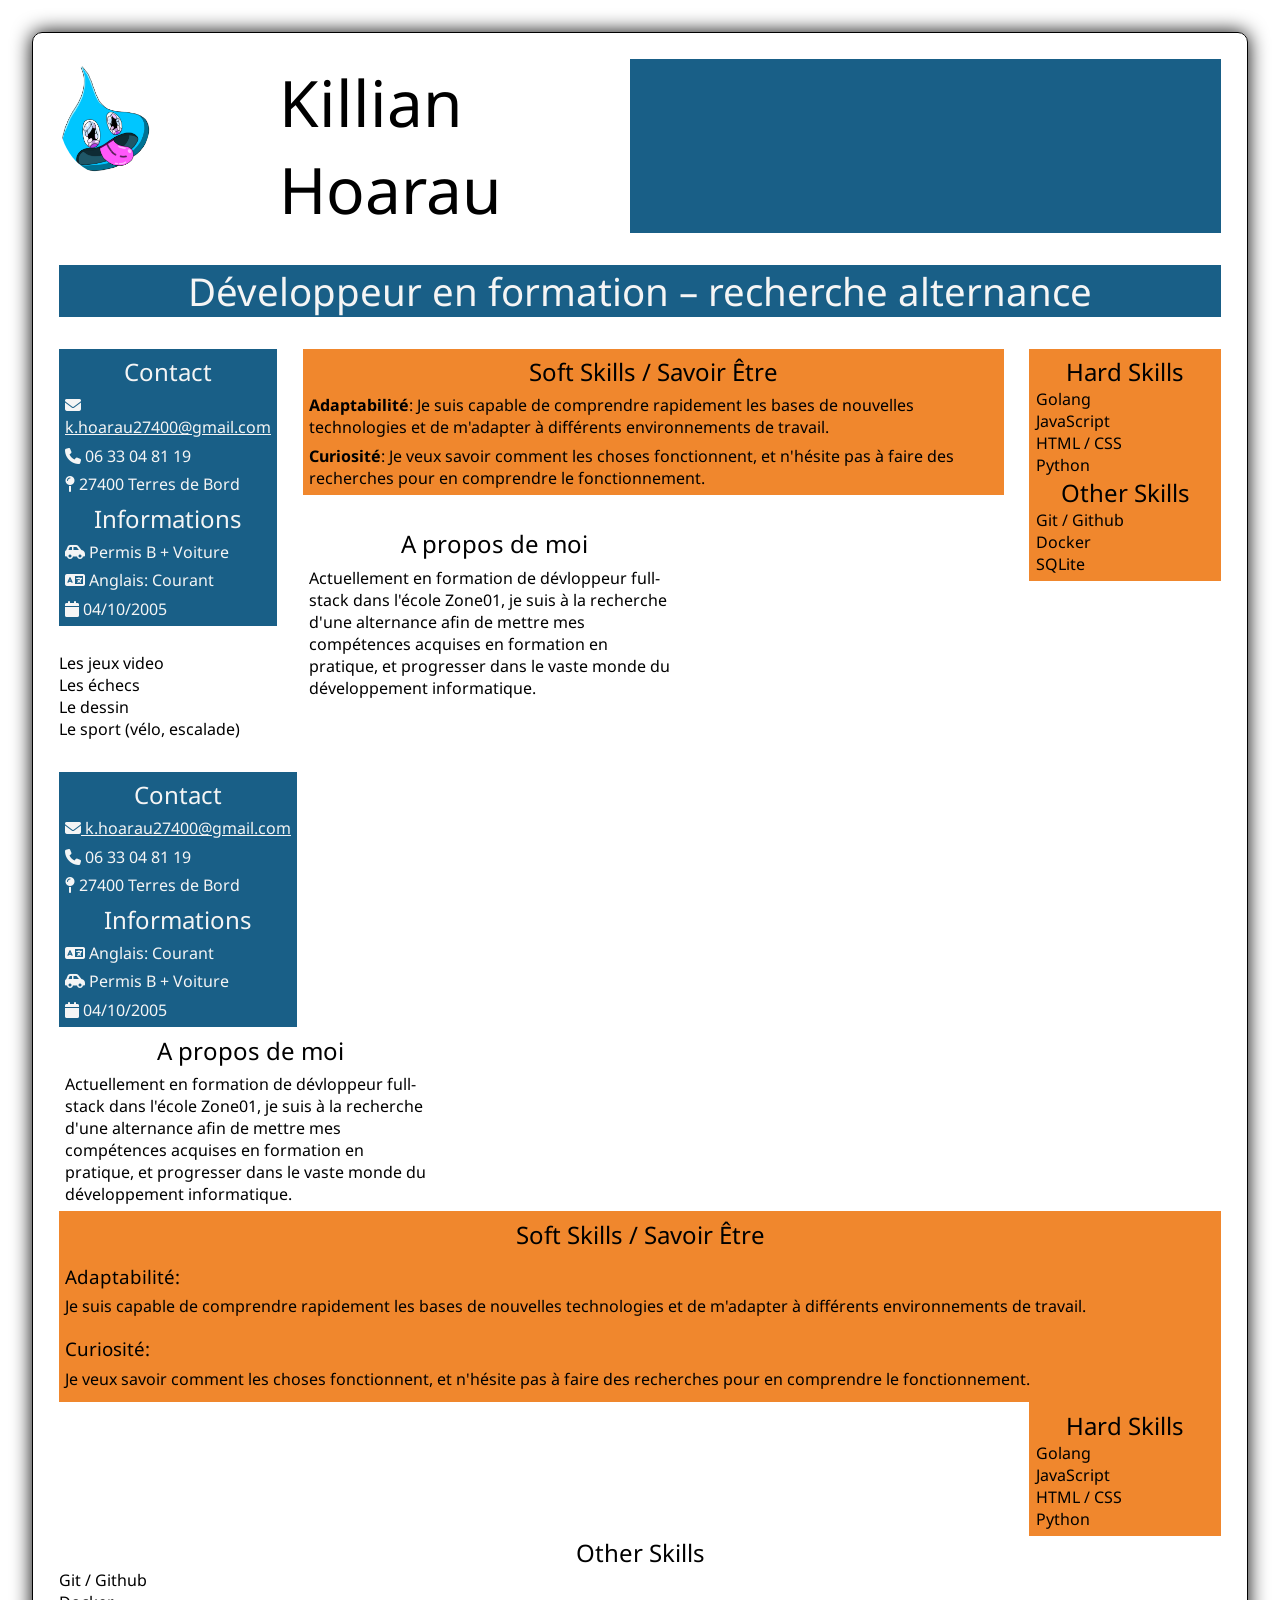
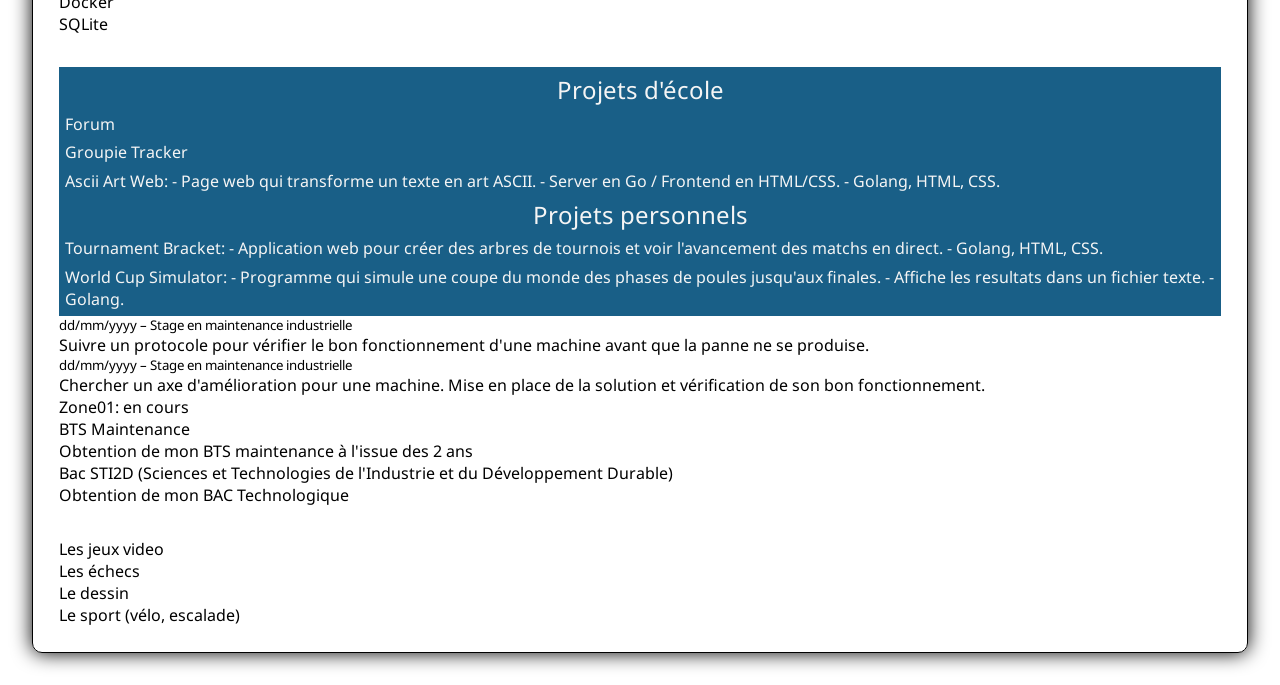
==== CV.html @ a52db2d5 "advancement" ====
<!DOCTYPE html>
<html lang="en">

<head>
    <meta charset="UTF-8">
    <meta name="viewport" content="width=device-width, initial-scale=1.0">
    <link rel="stylesheet" href="css/style.css">
    <link rel="stylesheet" href="css/head.css">
    <link rel="stylesheet" href="css/column1.css">
    <link rel="stylesheet" href="css/column2.css">
    <link rel="stylesheet" href="css/column3.css">
    <link rel="stylesheet" href="css/part1.css">
    <link rel="stylesheet" href="css/part2.css">

    <link rel="preconnect" href="https://fonts.googleapis.com">
    <link rel="preconnect" href="https://fonts.gstatic.com" crossorigin>
    <link href="https://fonts.googleapis.com/css2?family=Noto+Sans:ital,wght@0,100..900;1,100..900&display=swap"
        rel="stylesheet">

    <link rel="stylesheet" href="https://cdnjs.cloudflare.com/ajax/libs/font-awesome/6.7.2/css/all.min.css">

    <title>Mon CV</title>
</head>

<body>
    <div class="page">

        <div class="head">
            <img class="picture" src="boibokou.PNG">
            <h1 class="name">Killian Hoarau</h1>
            <div class="head-color"></div>
        </div>

        <div class="post">Développeur en formation – recherche alternance</div>

        <div class="content">

            <!-- first column -->
            <div class="column1">

                <div class="contact">
                    <h2 class="contact-title">Contact</h2>
                    <a class="mail" href="mailto:k.hoarau27400@gmail.com">
                        <i class="fa-solid fa-envelope"></i>
                        k.hoarau27400@gmail.com
                    </a>

                    <p>
                        <i class="fa-solid fa-phone"></i>
                        06 33 04 81 19
                    </p>

                    <p>
                        <i class="fa-solid fa-map-pin"></i>
                        27400 Terres de Bord
                    </p>

                    <h2 class="contact-title">Informations</h2>
                    <p>
                        <i class="fa-solid fa-car-side"></i>
                        Permis B + Voiture
                    </p>

                    <p>
                        <i class="fa-solid fa-language"></i>
                        Anglais: Courant
                    </p>

                    <p>
                        <i class="fa-solid fa-calendar"></i>
                        04/10/2005
                    </p>
                </div>

                <div class="hobbies">
                    <p>Les jeux video</p>
                    <p>Les échecs</p>
                    <p>Le dessin</p>
                    <p>Le sport (vélo, escalade)</p>
                </div>

            </div>

            <!-- second column -->
            <div class="column2">

                <div class="soft-skills">
                    <h2 class="skills-title">Soft Skills / Savoir Être</h2>
                    <p>
                        <strong>Adaptabilité</strong>: Je suis capable de comprendre rapidement les bases de nouvelles
                        technologies
                        et de m'adapter à différents environnements de travail.
                    </p>
                    <p>
                        <strong>Curiosité</strong>: Je veux savoir comment les choses fonctionnent, et n'hésite pas
                        à faire des recherches pour en comprendre le fonctionnement.
                    </p>
                </div>

                <div class="intro">
                    <h2 class="intro-title">A propos de moi</h2>
                    <p>
                        Actuellement en formation de dévloppeur full-stack dans l'école Zone01,
                        je suis à la recherche d'une alternance afin de mettre mes compétences acquises
                        en formation en pratique, et progresser dans le vaste monde du développement informatique.
                    </p>
                </div>

            </div>

            <!-- third column -->
            <div class="column3">

                <div class="hard-skills">
                    <h2 class="skills-title">Hard Skills</h2>
                    <p>Golang</p>
                    <p>JavaScript</p>
                    <p>HTML / CSS</p>
                    <p>Python</p>

                    <h2 class="skills-title">Other Skills</h2>
                    <p>Git / Github</p>
                    <p>Docker</p>
                    <p>SQLite</p>
                </div>

            </div>

        </div>

        <div class="part1">

            <div class="contact">
                <h2 class="contact-title">Contact</h2>
                <a class="mail" href="mailto:k.hoarau27400@gmail.com">
                    <i class="fa-solid fa-envelope"></i>
                    k.hoarau27400@gmail.com
                </a>

                <p>
                    <i class="fa-solid fa-phone"></i>
                    06 33 04 81 19
                </p>

                <p>
                    <i class="fa-solid fa-map-pin"></i>
                    27400 Terres de Bord
                </p>

                <h2 class="contact-title">Informations</h2>
                <p>
                    <i class="fa-solid fa-language"></i>
                    Anglais: Courant
                </p>

                <p>
                    <i class="fa-solid fa-car-side"></i>
                    Permis B + Voiture
                </p>

                <p>
                    <i class="fa-solid fa-calendar"></i>
                    04/10/2005
                </p>
            </div>

            <div class="intro">
                <h2 class="intro-title">A propos de moi</h2>
                <p>
                    Actuellement en formation de dévloppeur full-stack dans l'école Zone01,
                    je suis à la recherche d'une alternance afin de mettre mes compétences acquises
                    en formation en pratique, et progresser dans le vaste monde du développement informatique.
                </p>
            </div>

            <div class="skills">

                <div class="soft-skills">
                    <h2 class="skills-title">Soft Skills / Savoir Être</h2>
                    <p>
                    <h3>Adaptabilité:</h3> Je suis capable de comprendre rapidement les bases de nouvelles
                    technologies
                    et de m'adapter à différents environnements de travail.
                    </p>
                    <p>
                    <h3>Curiosité:</h3> Je veux savoir comment les choses fonctionnent, et n'hésite pas
                    à faire des recherches pour en comprendre le fonctionnement.
                    </p>
                </div>

                <div class="hard-skills">
                    <h2 class="skills-title">Hard Skills</h2>
                    <p>Golang</p>
                    <p>JavaScript</p>
                    <p>HTML / CSS</p>
                    <p>Python</p>
                </div>

                <div class="other-skills">
                    <h2 class="skills-title">Other Skills</h2>
                    <p>Git / Github</p>
                    <p>Docker</p>
                    <p>SQLite</p>
                </div>

            </div>

        </div>

        <div class="part2">

            <div class="projects">
                <h2 class="projects-title">Projets d'école</h2>
                <p>Forum</p>
                <p>Groupie Tracker</p>
                <p>
                    Ascii Art Web:
                    - Page web qui transforme un texte en art ASCII.
                    - Server en Go / Frontend en HTML/CSS.
                    - Golang, HTML, CSS.
                </p>
                <h2 class="projects-title">Projets personnels</h2>
                <p>
                    Tournament Bracket:
                    - Application web pour créer des arbres de tournois
                    et voir l'avancement des matchs en direct.
                    - Golang, HTML, CSS.
                </p>
                <p>
                    World Cup Simulator:
                    - Programme qui simule une coupe du monde des phases de poules
                    jusqu'aux finales.
                    - Affiche les resultats dans un fichier texte.
                    - Golang.
                </p>
            </div>

            <div class="experiences">
                <p>
                    <h5>dd/mm/yyyy – Stage en maintenance industrielle</h5>
                    Suivre un protocole pour vérifier le bon fonctionnement d'une machine
                    avant que la panne ne se produise.
                </p>
                <p>
                    <h5>dd/mm/yyyy – Stage en maintenance industrielle</h5>
                    Chercher un axe d'amélioration pour une machine.
                    Mise en place de la solution et vérification de son bon fonctionnement.
                </p>
            </div>

            <div class="formations">
                <p>Zone01: en cours</p>
                <p>BTS Maintenance</p>
                <p>Obtention de mon BTS maintenance à l'issue des 2 ans</p>
                <p>Bac STI2D (Sciences et Technologies de l'Industrie et du Développement Durable)</p>
                <p>Obtention de mon BAC Technologique</p>
            </div>

        </div>

        <div class="hobbies">
            <p>Les jeux video</p>
            <p>Les échecs</p>
            <p>Le dessin</p>
            <p>Le sport (vélo, escalade)</p>
        </div>

    </div>
</body>

</html>
---- css/style.css ----
* {
    margin: 0;
    box-sizing: border-box;
    font-family: "Noto Sans", sans-serif;
    font-optical-sizing: auto;
    font-weight: 400;
    font-style: normal;
}

:root {
    --blue: rgb(25, 95, 135);
    --orange: rgb(240, 135, 45);
}

.page {
    display: flex;
    flex-direction: column;
    /* display: grid;
    grid-template-columns: auto, 1fr, auto;
    grid-template-rows: 1fr, 1fr; */
    margin: 2.5vw;
    padding: 2vw;
    gap: 2.5vw;
    border: 1px solid black;
    border-radius: 10px;
    box-shadow: 0 0 20px black;
}

.content {
    display: flex;
    justify-content: space-between;
    gap: 2vw;
}
---- css/head.css ----
.head {
    display: flex;
    justify-content: center;
    width: 100%;
    gap: 10vw;
}

.picture {
    display: flex;
    height: 9vw;
    width: 9vw;
    border-radius: 50%;
    object-fit: cover;
}

.name {
    display: flex;
    font-size: 5vw;
    width: fit-content;
}

.head-color {
    display: flex;
    width: 100%;
    background-color: var(--blue);
}

.post {
    display: flex;
    justify-content: center;
    font-size: 3vw;
    color: whitesmoke;
    background-color: var(--blue);
}
---- css/column1.css ----
.column1 {
    display: flex;
    flex-direction: column;
    width: fit-content;
    gap: 2vw;
}

.contact-title {
    display: flex;
    justify-content: center;
}

.contact {
    display: flex;
    flex-direction: column;
    width: fit-content;
    height: fit-content;
    gap: 0.5vw;
    padding: 0.5vw;
    color: whitesmoke;
    background-color: var(--blue);
}

.mail {
    color: whitesmoke;
}

.mail:hover {
    color: rgb(44, 44, 255);
}
---- css/column2.css ----
.column2 {
    display: flex;
    flex-direction: column;
    width: fit-content;
    gap: 2vw;
}

.skills-title {
    display: flex;
    justify-content: center;
}

.soft-skills {
    display: flex;
    flex-direction: column;
    padding: 0.5vw;
    gap: 0.5vw;
    width: auto;
    background-color: var(--orange);
}

p strong {
    font-weight: 700;
}

.intro-title {
    display: flex;
    justify-content: center;
}

.intro {
    display: flex;
    flex-direction: column;
    gap: 0.5vw;
    padding: 0.5vw;
    width: 30vw;
}
---- css/column3.css ----
.column3 {
    display: flex;
    flex-direction: column;
    width: fit-content;
    gap: 2vw;
}

.hard-skills {
    display: flex;
    flex-direction: column;
    margin-left: auto;
    padding: 0.5vw;
    width: 15vw;
    background-color: var(--orange);
}
---- css/part2.css ----
.projects {
    display: flex;
    flex-direction: column;
    width: fit-content;
    height: fit-content;
    gap: 0.5vw;
    padding: 0.5vw;
    color: whitesmoke;
    background-color: var(--blue);
}

.projects-title {
    display: flex;
    justify-content: center;
}
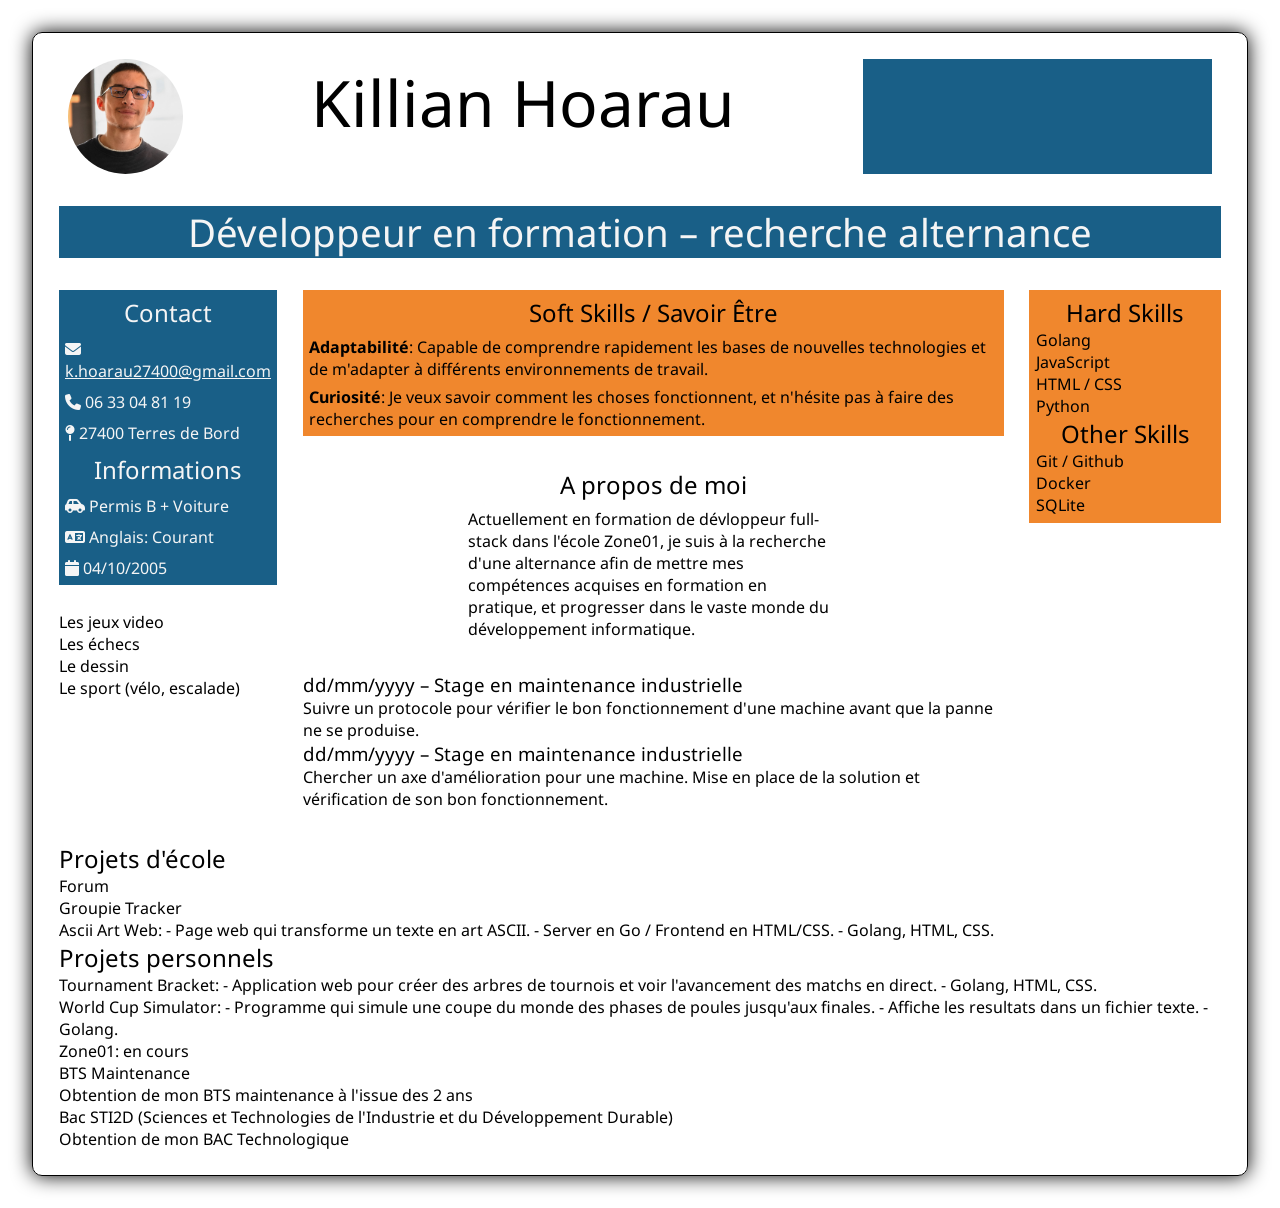
==== commit 39c125a4: "refactoring" ====
--- a/CV.html
+++ b/CV.html
@@ -26,14 +26,14 @@
     <div class="page">
 
         <div class="head">
-            <img class="picture" src="boibokou.PNG">
+            <img class="picture" src="Photo_CV.jpg">
             <h1 class="name">Killian Hoarau</h1>
             <div class="head-color"></div>
         </div>
 
         <div class="post">Développeur en formation – recherche alternance</div>
 
-        <div class="content">
+        <div class="part1">
 
             <!-- first column -->
             <div class="column1">
@@ -87,9 +87,8 @@
                 <div class="soft-skills">
                     <h2 class="skills-title">Soft Skills / Savoir Être</h2>
                     <p>
-                        <strong>Adaptabilité</strong>: Je suis capable de comprendre rapidement les bases de nouvelles
-                        technologies
-                        et de m'adapter à différents environnements de travail.
+                        <strong>Adaptabilité</strong>: Capable de comprendre rapidement les bases de nouvelles
+                        technologies et de m'adapter à différents environnements de travail.
                     </p>
                     <p>
                         <strong>Curiosité</strong>: Je veux savoir comment les choses fonctionnent, et n'hésite pas
@@ -106,6 +105,19 @@
                     </p>
                 </div>
 
+                <div class="experiences">
+                    <p>
+                    <h3>dd/mm/yyyy – Stage en maintenance industrielle</h3>
+                    Suivre un protocole pour vérifier le bon fonctionnement d'une machine
+                    avant que la panne ne se produise.
+                    </p>
+                    <p>
+                    <h3>dd/mm/yyyy – Stage en maintenance industrielle</h3>
+                    Chercher un axe d'amélioration pour une machine.
+                    Mise en place de la solution et vérification de son bon fonctionnement.
+                    </p>
+                </div>
+
             </div>
 
             <!-- third column -->
@@ -118,85 +130,6 @@
                     <p>HTML / CSS</p>
                     <p>Python</p>
 
-                    <h2 class="skills-title">Other Skills</h2>
-                    <p>Git / Github</p>
-                    <p>Docker</p>
-                    <p>SQLite</p>
-                </div>
-
-            </div>
-
-        </div>
-
-        <div class="part1">
-
-            <div class="contact">
-                <h2 class="contact-title">Contact</h2>
-                <a class="mail" href="mailto:k.hoarau27400@gmail.com">
-                    <i class="fa-solid fa-envelope"></i>
-                    k.hoarau27400@gmail.com
-                </a>
-
-                <p>
-                    <i class="fa-solid fa-phone"></i>
-                    06 33 04 81 19
-                </p>
-
-                <p>
-                    <i class="fa-solid fa-map-pin"></i>
-                    27400 Terres de Bord
-                </p>
-
-                <h2 class="contact-title">Informations</h2>
-                <p>
-                    <i class="fa-solid fa-language"></i>
-                    Anglais: Courant
-                </p>
-
-                <p>
-                    <i class="fa-solid fa-car-side"></i>
-                    Permis B + Voiture
-                </p>
-
-                <p>
-                    <i class="fa-solid fa-calendar"></i>
-                    04/10/2005
-                </p>
-            </div>
-
-            <div class="intro">
-                <h2 class="intro-title">A propos de moi</h2>
-                <p>
-                    Actuellement en formation de dévloppeur full-stack dans l'école Zone01,
-                    je suis à la recherche d'une alternance afin de mettre mes compétences acquises
-                    en formation en pratique, et progresser dans le vaste monde du développement informatique.
-                </p>
-            </div>
-
-            <div class="skills">
-
-                <div class="soft-skills">
-                    <h2 class="skills-title">Soft Skills / Savoir Être</h2>
-                    <p>
-                    <h3>Adaptabilité:</h3> Je suis capable de comprendre rapidement les bases de nouvelles
-                    technologies
-                    et de m'adapter à différents environnements de travail.
-                    </p>
-                    <p>
-                    <h3>Curiosité:</h3> Je veux savoir comment les choses fonctionnent, et n'hésite pas
-                    à faire des recherches pour en comprendre le fonctionnement.
-                    </p>
-                </div>
-
-                <div class="hard-skills">
-                    <h2 class="skills-title">Hard Skills</h2>
-                    <p>Golang</p>
-                    <p>JavaScript</p>
-                    <p>HTML / CSS</p>
-                    <p>Python</p>
-                </div>
-
-                <div class="other-skills">
                     <h2 class="skills-title">Other Skills</h2>
                     <p>Git / Github</p>
                     <p>Docker</p>
@@ -235,19 +168,6 @@
                 </p>
             </div>
 
-            <div class="experiences">
-                <p>
-                    <h5>dd/mm/yyyy – Stage en maintenance industrielle</h5>
-                    Suivre un protocole pour vérifier le bon fonctionnement d'une machine
-                    avant que la panne ne se produise.
-                </p>
-                <p>
-                    <h5>dd/mm/yyyy – Stage en maintenance industrielle</h5>
-                    Chercher un axe d'amélioration pour une machine.
-                    Mise en place de la solution et vérification de son bon fonctionnement.
-                </p>
-            </div>
-
             <div class="formations">
                 <p>Zone01: en cours</p>
                 <p>BTS Maintenance</p>
@@ -258,13 +178,6 @@
 
         </div>
 
-        <div class="hobbies">
-            <p>Les jeux video</p>
-            <p>Les échecs</p>
-            <p>Le dessin</p>
-            <p>Le sport (vélo, escalade)</p>
-        </div>
-
     </div>
 </body>
 
--- a/css/style.css
+++ b/css/style.css
@@ -26,7 +26,7 @@
     box-shadow: 0 0 20px black;
 }
 
-.content {
+.part1 {
     display: flex;
     justify-content: space-between;
     gap: 2vw;
--- a/css/head.css
+++ b/css/head.css
@@ -21,7 +21,7 @@
 
 .head-color {
     display: flex;
-    width: 100%;
+    width: 30%;
     background-color: var(--blue);
 }
 
--- a/css/column1.css
+++ b/css/column1.css
@@ -15,7 +15,7 @@
     flex-direction: column;
     width: fit-content;
     height: fit-content;
-    gap: 0.5vw;
+    gap: 0.7vw;
     padding: 0.5vw;
     color: whitesmoke;
     background-color: var(--blue);
--- a/css/column2.css
+++ b/css/column2.css
@@ -1,6 +1,7 @@
 .column2 {
     display: flex;
     flex-direction: column;
+    align-items: center;
     width: fit-content;
     gap: 2vw;
 }
@@ -15,7 +16,7 @@
     flex-direction: column;
     padding: 0.5vw;
     gap: 0.5vw;
-    width: auto;
+    width: fit-content;
     background-color: var(--orange);
 }
 
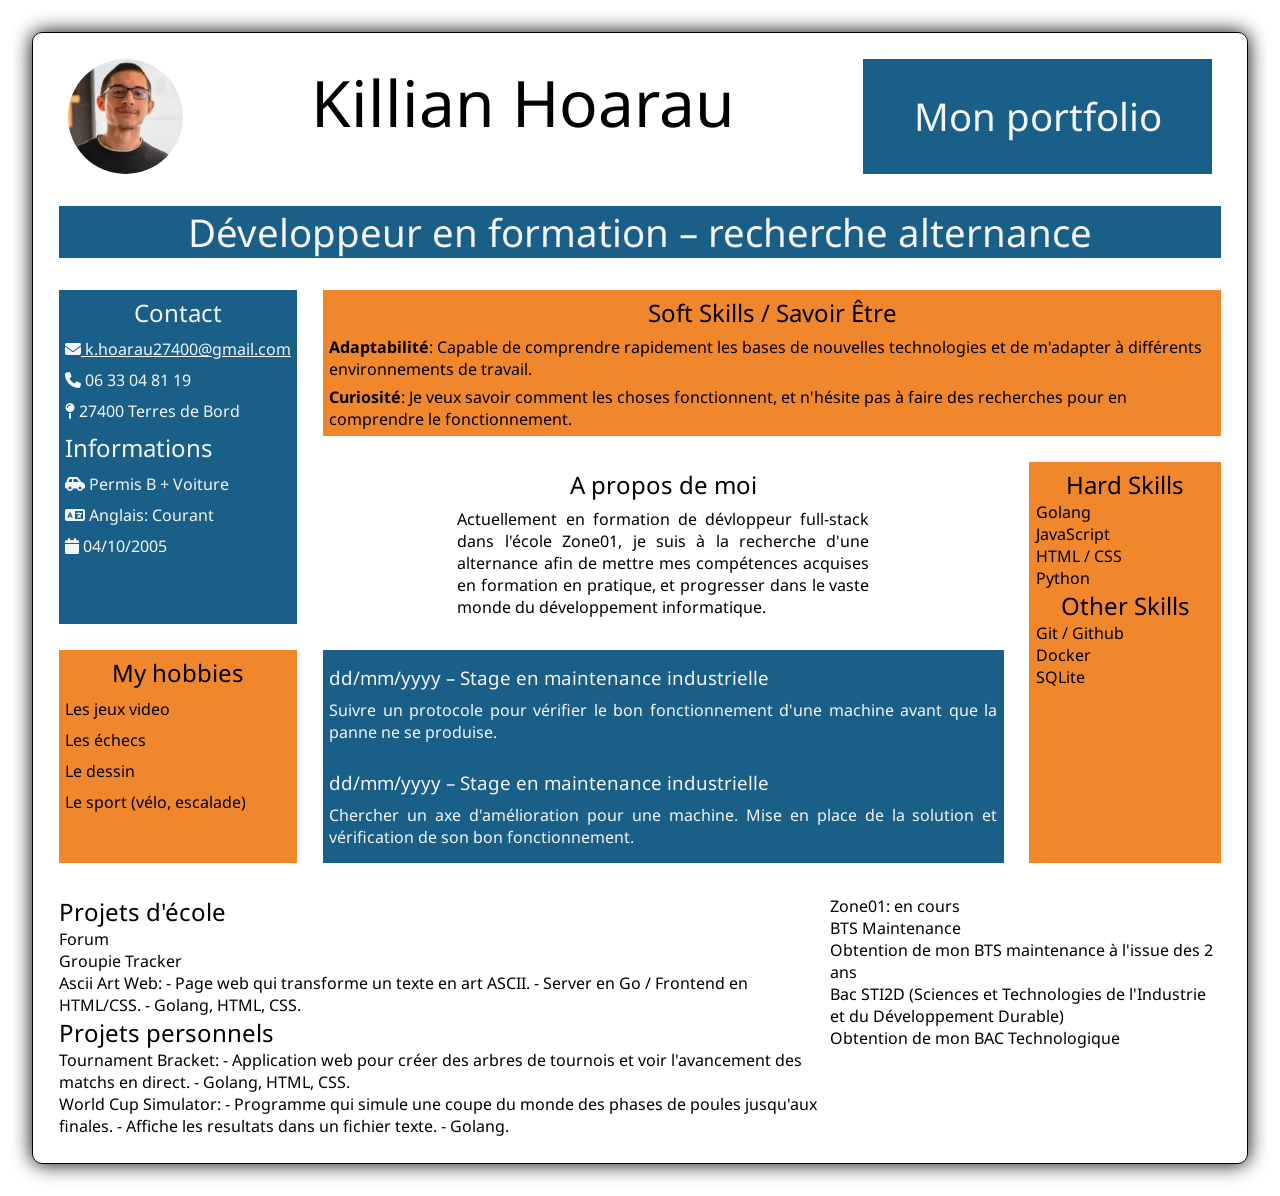
==== commit 4bc47150: "first try visual test basics informations" ====
--- a/CV.html
+++ b/CV.html
@@ -28,114 +28,100 @@
         <div class="head">
             <img class="picture" src="Photo_CV.jpg">
             <h1 class="name">Killian Hoarau</h1>
-            <div class="head-color"></div>
+            <div class="head-color">Mon portfolio</div>
         </div>
 
         <div class="post">Développeur en formation – recherche alternance</div>
 
         <div class="part1">
 
-            <!-- first column -->
-            <div class="column1">
+            <div class="contact">
+                <h2 class="subtitle">Contact</h2>
+                <a class="mail" href="mailto:k.hoarau27400@gmail.com">
+                    <i class="fa-solid fa-envelope"></i>
+                    k.hoarau27400@gmail.com
+                </a>
 
-                <div class="contact">
-                    <h2 class="contact-title">Contact</h2>
-                    <a class="mail" href="mailto:k.hoarau27400@gmail.com">
-                        <i class="fa-solid fa-envelope"></i>
-                        k.hoarau27400@gmail.com
-                    </a>
+                <p>
+                    <i class="fa-solid fa-phone"></i>
+                    06 33 04 81 19
+                </p>
 
-                    <p>
-                        <i class="fa-solid fa-phone"></i>
-                        06 33 04 81 19
-                    </p>
+                <p>
+                    <i class="fa-solid fa-map-pin"></i>
+                    27400 Terres de Bord
+                </p>
 
-                    <p>
-                        <i class="fa-solid fa-map-pin"></i>
-                        27400 Terres de Bord
-                    </p>
+                <h2 class="contact-title">Informations</h2>
+                <p>
+                    <i class="fa-solid fa-car-side"></i>
+                    Permis B + Voiture
+                </p>
 
-                    <h2 class="contact-title">Informations</h2>
-                    <p>
-                        <i class="fa-solid fa-car-side"></i>
-                        Permis B + Voiture
-                    </p>
+                <p>
+                    <i class="fa-solid fa-language"></i>
+                    Anglais: Courant
+                </p>
 
-                    <p>
-                        <i class="fa-solid fa-language"></i>
-                        Anglais: Courant
-                    </p>
-
-                    <p>
-                        <i class="fa-solid fa-calendar"></i>
-                        04/10/2005
-                    </p>
-                </div>
-
-                <div class="hobbies">
-                    <p>Les jeux video</p>
-                    <p>Les échecs</p>
-                    <p>Le dessin</p>
-                    <p>Le sport (vélo, escalade)</p>
-                </div>
-
+                <p>
+                    <i class="fa-solid fa-calendar"></i>
+                    04/10/2005
+                </p>
             </div>
 
-            <!-- second column -->
-            <div class="column2">
-
-                <div class="soft-skills">
-                    <h2 class="skills-title">Soft Skills / Savoir Être</h2>
-                    <p>
-                        <strong>Adaptabilité</strong>: Capable de comprendre rapidement les bases de nouvelles
-                        technologies et de m'adapter à différents environnements de travail.
-                    </p>
-                    <p>
-                        <strong>Curiosité</strong>: Je veux savoir comment les choses fonctionnent, et n'hésite pas
-                        à faire des recherches pour en comprendre le fonctionnement.
-                    </p>
-                </div>
-
-                <div class="intro">
-                    <h2 class="intro-title">A propos de moi</h2>
-                    <p>
-                        Actuellement en formation de dévloppeur full-stack dans l'école Zone01,
-                        je suis à la recherche d'une alternance afin de mettre mes compétences acquises
-                        en formation en pratique, et progresser dans le vaste monde du développement informatique.
-                    </p>
-                </div>
-
-                <div class="experiences">
-                    <p>
-                    <h3>dd/mm/yyyy – Stage en maintenance industrielle</h3>
-                    Suivre un protocole pour vérifier le bon fonctionnement d'une machine
-                    avant que la panne ne se produise.
-                    </p>
-                    <p>
-                    <h3>dd/mm/yyyy – Stage en maintenance industrielle</h3>
-                    Chercher un axe d'amélioration pour une machine.
-                    Mise en place de la solution et vérification de son bon fonctionnement.
-                    </p>
-                </div>
-
+            <div class="hobbies">
+                <h2 class="subtitle">My hobbies</h2>
+                <p>Les jeux video</p>
+                <p>Les échecs</p>
+                <p>Le dessin</p>
+                <p>Le sport (vélo, escalade)</p>
             </div>
 
-            <!-- third column -->
-            <div class="column3">
+            <div class="soft-skills">
+                <h2 class="subtitle">Soft Skills / Savoir Être</h2>
+                <p>
+                    <strong>Adaptabilité</strong>: Capable de comprendre rapidement les bases de nouvelles
+                    technologies et de m'adapter à différents environnements de travail.
+                </p>
+                <p>
+                    <strong>Curiosité</strong>: Je veux savoir comment les choses fonctionnent, et n'hésite pas
+                    à faire des recherches pour en comprendre le fonctionnement.
+                </p>
+            </div>
 
-                <div class="hard-skills">
-                    <h2 class="skills-title">Hard Skills</h2>
-                    <p>Golang</p>
-                    <p>JavaScript</p>
-                    <p>HTML / CSS</p>
-                    <p>Python</p>
+            <div class="intro">
+                <h2 class="subtitle">A propos de moi</h2>
+                <p>
+                    Actuellement en formation de dévloppeur full-stack dans l'école Zone01,
+                    je suis à la recherche d'une alternance afin de mettre mes compétences acquises
+                    en formation en pratique, et progresser dans le vaste monde du développement informatique.
+                </p>
+            </div>
 
-                    <h2 class="skills-title">Other Skills</h2>
-                    <p>Git / Github</p>
-                    <p>Docker</p>
-                    <p>SQLite</p>
-                </div>
+            <div class="experiences">
+                <p>
+                <h3>dd/mm/yyyy – Stage en maintenance industrielle</h3>
+                Suivre un protocole pour vérifier le bon fonctionnement d'une machine
+                avant que la panne ne se produise.
+                </p>
+                <p>
+                <h3>dd/mm/yyyy – Stage en maintenance industrielle</h3>
+                Chercher un axe d'amélioration pour une machine.
+                Mise en place de la solution et vérification de son bon fonctionnement.
+                </p>
+            </div>
 
+            <div class="hard-skills">
+                <h2 class="subtitle">Hard Skills</h2>
+                <p>Golang</p>
+                <p>JavaScript</p>
+                <p>HTML / CSS</p>
+                <p>Python</p>
+
+                <h2 class="subtitle">Other Skills</h2>
+                <p>Git / Github</p>
+                <p>Docker</p>
+                <p>SQLite</p>
             </div>
 
         </div>
--- a/css/style.css
+++ b/css/style.css
@@ -15,19 +15,10 @@
 .page {
     display: flex;
     flex-direction: column;
-    /* display: grid;
-    grid-template-columns: auto, 1fr, auto;
-    grid-template-rows: 1fr, 1fr; */
     margin: 2.5vw;
     padding: 2vw;
     gap: 2.5vw;
     border: 1px solid black;
     border-radius: 10px;
     box-shadow: 0 0 20px black;
-}
-
-.part1 {
-    display: flex;
-    justify-content: space-between;
-    gap: 2vw;
 }
--- a/css/head.css
+++ b/css/head.css
@@ -21,7 +21,11 @@
 
 .head-color {
     display: flex;
+    justify-content: center;
+    align-items: center;
+    font-size: 3vw;
     width: 30%;
+    color: whitesmoke;
     background-color: var(--blue);
 }
 
--- a/css/part1.css
+++ b/css/part1.css
@@ -0,0 +1,93 @@
+.part1 {
+    display: grid;
+    grid-template-columns: auto 1fr auto;
+    grid-template-rows: auto 1fr;
+    gap: 2vw;
+}
+
+.subtitle {
+    display: flex;
+    justify-content: center;
+}
+
+.contact {
+    grid-column: 1;
+    grid-row: 1 / 3;
+    display: flex;
+    flex-direction: column;
+    width: 100%;
+    height: auto;
+    gap: 0.7vw;
+    padding: 0.5vw;
+    color: whitesmoke;
+    background-color: var(--blue);
+}
+
+.mail {
+    color: whitesmoke;
+}
+
+.mail:hover {
+    color: rgb(44, 44, 255);
+}
+
+.hobbies {
+    grid-column: 1;
+    grid-row: 3;
+    display: flex;
+    flex-direction: column;
+    width: 100%;
+    height: auto;
+    gap: 0.7vw;
+    padding: 0.5vw;
+    background-color: var(--orange);
+}
+
+.soft-skills {
+    grid-column: 2 / 4;
+    display: flex;
+    flex-direction: column;
+    padding: 0.5vw;
+    gap: 0.5vw;
+    width: 100%;
+    height: fit-content;
+    background-color: var(--orange);
+}
+
+p strong {
+    font-weight: 700;
+}
+
+.intro {
+    grid-column: 2;
+    grid-row: 2;
+    display: flex;
+    flex-direction: column;
+    text-align: justify;
+    gap: 0.5vw;
+    padding: 0.5vw;
+    margin: 0 10vw;
+}
+
+.hard-skills {
+    grid-column: 3;
+    grid-row: 2 / 4;
+    display: flex;
+    flex-direction: column;
+    margin-left: auto;
+    padding: 0.5vw;
+    width: 15vw;
+    background-color: var(--orange);
+}
+
+.experiences {
+    grid-column: 2;
+    grid-row: 3;
+    display: flex;
+    flex-direction: column;
+    text-align: justify;
+    padding: 0.5vw;
+    gap: 0.7vw;
+    color: whitesmoke;
+    background-color: var(--blue);
+}
--- a/css/part2.css
+++ b/css/part2.css
@@ -0,0 +1,3 @@
+.part2 {
+    display: flex;
+}
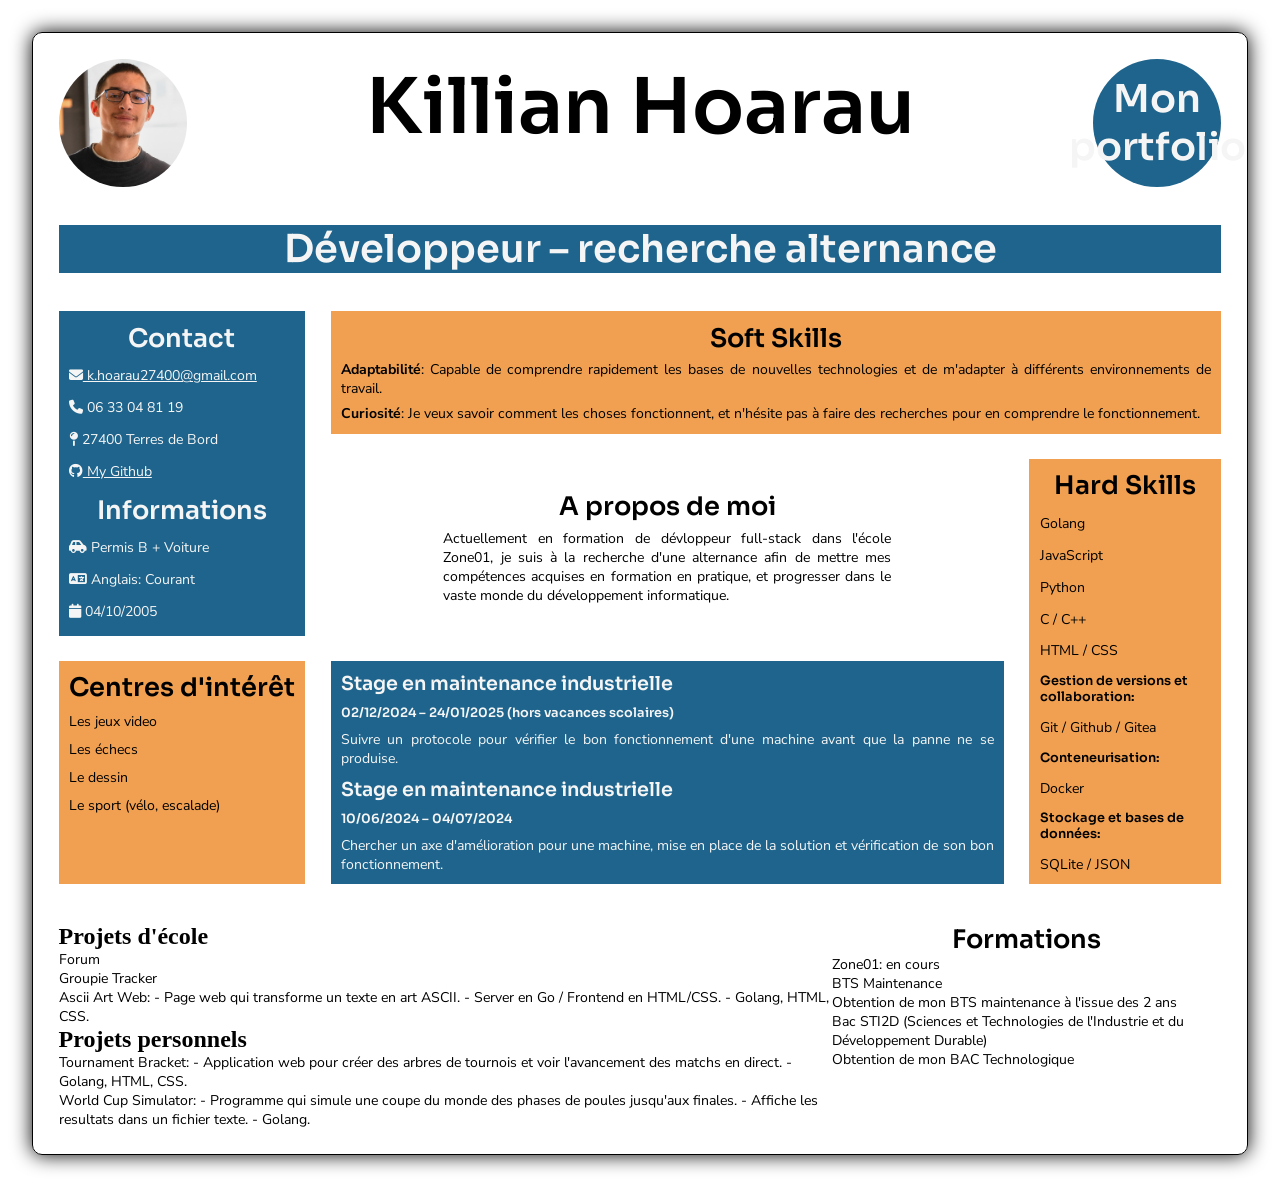
==== commit cf6ca022: "rework font (not definitive) font size colors (maybe full blue)" ====
--- a/CV.html
+++ b/CV.html
@@ -12,11 +12,13 @@
     <link rel="stylesheet" href="css/part1.css">
     <link rel="stylesheet" href="css/part2.css">
 
+    <!-- First combo -->
     <link rel="preconnect" href="https://fonts.googleapis.com">
     <link rel="preconnect" href="https://fonts.gstatic.com" crossorigin>
-    <link href="https://fonts.googleapis.com/css2?family=Noto+Sans:ital,wght@0,100..900;1,100..900&display=swap"
+    <link href="https://fonts.googleapis.com/css2?family=Nunito+Sans:opsz@6..12&family=Sora:wght@600&display=swap"
         rel="stylesheet">
 
+    <!-- Font awesome -->
     <link rel="stylesheet" href="https://cdnjs.cloudflare.com/ajax/libs/font-awesome/6.7.2/css/all.min.css">
 
     <title>Mon CV</title>
@@ -26,12 +28,12 @@
     <div class="page">
 
         <div class="head">
-            <img class="picture" src="Photo_CV.jpg">
+            <img class="picture" src="images/Photo_CV.jpg">
             <h1 class="name">Killian Hoarau</h1>
-            <div class="head-color">Mon portfolio</div>
+            <div class="portfolio">Mon portfolio</div>
         </div>
 
-        <div class="post">Développeur en formation – recherche alternance</div>
+        <div class="post">Développeur – recherche alternance</div>
 
         <div class="part1">
 
@@ -52,7 +54,12 @@
                     27400 Terres de Bord
                 </p>
 
-                <h2 class="contact-title">Informations</h2>
+                <a class="github" href="https://github.com/KillianH-coder" target="_blank" rel="noopener noreferrer">
+                    <i class="fa-brands fa-github"></i>
+                    My Github
+                </a>
+
+                <h2 class="subtitle">Informations</h2>
                 <p>
                     <i class="fa-solid fa-car-side"></i>
                     Permis B + Voiture
@@ -70,7 +77,7 @@
             </div>
 
             <div class="hobbies">
-                <h2 class="subtitle">My hobbies</h2>
+                <h2 class="subtitle">Centres d'intérêt</h2>
                 <p>Les jeux video</p>
                 <p>Les échecs</p>
                 <p>Le dessin</p>
@@ -78,7 +85,7 @@
             </div>
 
             <div class="soft-skills">
-                <h2 class="subtitle">Soft Skills / Savoir Être</h2>
+                <h2 class="subtitle">Soft Skills</h2>
                 <p>
                     <strong>Adaptabilité</strong>: Capable de comprendre rapidement les bases de nouvelles
                     technologies et de m'adapter à différents environnements de travail.
@@ -99,15 +106,17 @@
             </div>
 
             <div class="experiences">
+                <h2 class="exp-title">Stage en maintenance industrielle</h2>
+                <h3 class="sub-subtitle">02/12/2024 – 24/01/2025 (hors vacances scolaires)</h3>
                 <p>
-                <h3>dd/mm/yyyy – Stage en maintenance industrielle</h3>
-                Suivre un protocole pour vérifier le bon fonctionnement d'une machine
-                avant que la panne ne se produise.
+                    Suivre un protocole pour vérifier le bon fonctionnement d'une machine
+                    avant que la panne ne se produise.
                 </p>
+                <h2 class="exp-title">Stage en maintenance industrielle</h2>
+                <h3 class="sub-subtitle">10/06/2024 – 04/07/2024</h3>
                 <p>
-                <h3>dd/mm/yyyy – Stage en maintenance industrielle</h3>
-                Chercher un axe d'amélioration pour une machine.
-                Mise en place de la solution et vérification de son bon fonctionnement.
+                    Chercher un axe d'amélioration pour une machine,
+                    mise en place de la solution et vérification de son bon fonctionnement.
                 </p>
             </div>
 
@@ -115,13 +124,16 @@
                 <h2 class="subtitle">Hard Skills</h2>
                 <p>Golang</p>
                 <p>JavaScript</p>
+                <p>Python</p>
+                <p>C / C++</p>
                 <p>HTML / CSS</p>
-                <p>Python</p>
 
-                <h2 class="subtitle">Other Skills</h2>
-                <p>Git / Github</p>
+                <h3 class="sub-subtitle">Gestion de versions et collaboration:</h3>
+                <p>Git / Github / Gitea</p>
+                <h3 class="sub-subtitle">Conteneurisation:</h3>
                 <p>Docker</p>
-                <p>SQLite</p>
+                <h3 class="sub-subtitle">Stockage et bases de données:</h3>
+                <p>SQLite / JSON</p>
             </div>
 
         </div>
@@ -155,6 +167,7 @@
             </div>
 
             <div class="formations">
+                <h2 class="subtitle">Formations</h2>
                 <p>Zone01: en cours</p>
                 <p>BTS Maintenance</p>
                 <p>Obtention de mon BTS maintenance à l'issue des 2 ans</p>
--- a/css/style.css
+++ b/css/style.css
@@ -1,15 +1,11 @@
 * {
     margin: 0;
     box-sizing: border-box;
-    font-family: "Noto Sans", sans-serif;
-    font-optical-sizing: auto;
-    font-weight: 400;
-    font-style: normal;
 }
 
 :root {
-    --blue: rgb(25, 95, 135);
-    --orange: rgb(240, 135, 45);
+    --blue: rgb(30, 100, 140);
+    --orange: rgb(240, 160, 80);
 }
 
 .page {
@@ -17,8 +13,19 @@
     flex-direction: column;
     margin: 2.5vw;
     padding: 2vw;
-    gap: 2.5vw;
+    gap: 3vw;
     border: 1px solid black;
     border-radius: 10px;
     box-shadow: 0 0 20px black;
+}
+
+p {
+    font-size: 1.1vw;
+    font-family: "Nunito Sans", sans-serif;
+    font-optical-sizing: auto;
+    font-weight: 400;
+    font-style: normal;
+    font-variation-settings:
+        "wdth" 100,
+        "YTLC" 500;
 }
--- a/css/head.css
+++ b/css/head.css
@@ -1,38 +1,53 @@
 .head {
     display: flex;
-    justify-content: center;
+    justify-content: space-between;
     width: 100%;
     gap: 10vw;
 }
 
 .picture {
     display: flex;
-    height: 9vw;
-    width: 9vw;
+    height: 10vw;
+    width: 10vw;
     border-radius: 50%;
     object-fit: cover;
 }
 
 .name {
     display: flex;
-    font-size: 5vw;
     width: fit-content;
+    font-size: 6vw;
+    font-family: "Sora", sans-serif;
+    font-optical-sizing: auto;
+    font-weight: 600;
+    font-style: normal;
 }
 
-.head-color {
+.portfolio {
     display: flex;
     justify-content: center;
     align-items: center;
-    font-size: 3vw;
-    width: 30%;
+    text-align: center;
+    height: 10vw;
+    width: 10vw;
+    border-radius: 50%;
     color: whitesmoke;
     background-color: var(--blue);
+    font-size: 3vw;
+    font-family: "Sora", sans-serif;
+    font-optical-sizing: auto;
+    font-weight: 600;
+    font-style: normal;
 }
 
 .post {
     display: flex;
     justify-content: center;
-    font-size: 3vw;
     color: whitesmoke;
     background-color: var(--blue);
+    font-size: 3vw;
+    font-family: "Sora", sans-serif;
+    font-optical-sizing: auto;
+    font-weight: 600;
+    font-style: normal;
 }
--- a/css/part1.css
+++ b/css/part1.css
@@ -8,6 +8,19 @@
 .subtitle {
     display: flex;
     justify-content: center;
+    font-size: 2vw;
+    font-family: "Sora", sans-serif;
+    font-optical-sizing: auto;
+    font-weight: 600;
+    font-style: normal;
+}
+
+.sub-subtitle {
+    font-size: 1vw;
+    font-family: "Sora", sans-serif;
+    font-optical-sizing: auto;
+    font-weight: 600;
+    font-style: normal;
 }
 
 .contact {
@@ -17,18 +30,42 @@
     flex-direction: column;
     width: 100%;
     height: auto;
-    gap: 0.7vw;
-    padding: 0.5vw;
+    gap: 1vw;
+    padding: 0.8vw;
     color: whitesmoke;
     background-color: var(--blue);
 }
 
 .mail {
     color: whitesmoke;
+    font-size: 1.1vw;
+    font-family: "Nunito Sans", sans-serif;
+    font-optical-sizing: auto;
+    font-weight: 400;
+    font-style: normal;
+    font-variation-settings:
+        "wdth" 100,
+        "YTLC" 500;
 }
 
 .mail:hover {
-    color: rgb(44, 44, 255);
+    color: rgb(20, 20, 255);
+}
+
+.github {
+    color: whitesmoke;
+    font-size: 1.1vw;
+    font-family: "Nunito Sans", sans-serif;
+    font-optical-sizing: auto;
+    font-weight: 400;
+    font-style: normal;
+    font-variation-settings:
+        "wdth" 100,
+        "YTLC" 500;
+}
+
+.github:hover {
+    color: rgb(20, 20, 255);
 }
 
 .hobbies {
@@ -39,7 +76,7 @@
     width: 100%;
     height: auto;
     gap: 0.7vw;
-    padding: 0.5vw;
+    padding: 0.8vw;
     background-color: var(--orange);
 }
 
@@ -47,7 +84,8 @@
     grid-column: 2 / 4;
     display: flex;
     flex-direction: column;
-    padding: 0.5vw;
+    text-align: justify;
+    padding: 0.8vw;
     gap: 0.5vw;
     width: 100%;
     height: fit-content;
@@ -63,10 +101,11 @@
     grid-row: 2;
     display: flex;
     flex-direction: column;
+    justify-content: center;
     text-align: justify;
     gap: 0.5vw;
-    padding: 0.5vw;
-    margin: 0 10vw;
+    padding: 0.8vw;
+    margin: 0 8vw;
 }
 
 .hard-skills {
@@ -75,9 +114,20 @@
     display: flex;
     flex-direction: column;
     margin-left: auto;
-    padding: 0.5vw;
+    padding: 0.8vw;
+    gap: 1vw;
     width: 15vw;
     background-color: var(--orange);
+}
+
+.exp-title {
+    color: whitesmoke;
+    background-color: var(--blue);
+    font-size: 1.5vw;
+    font-family: "Sora", sans-serif;
+    font-optical-sizing: auto;
+    font-weight: 600;
+    font-style: normal;
 }
 
 .experiences {
@@ -86,7 +136,7 @@
     display: flex;
     flex-direction: column;
     text-align: justify;
-    padding: 0.5vw;
+    padding: 0.8vw;
     gap: 0.7vw;
     color: whitesmoke;
     background-color: var(--blue);
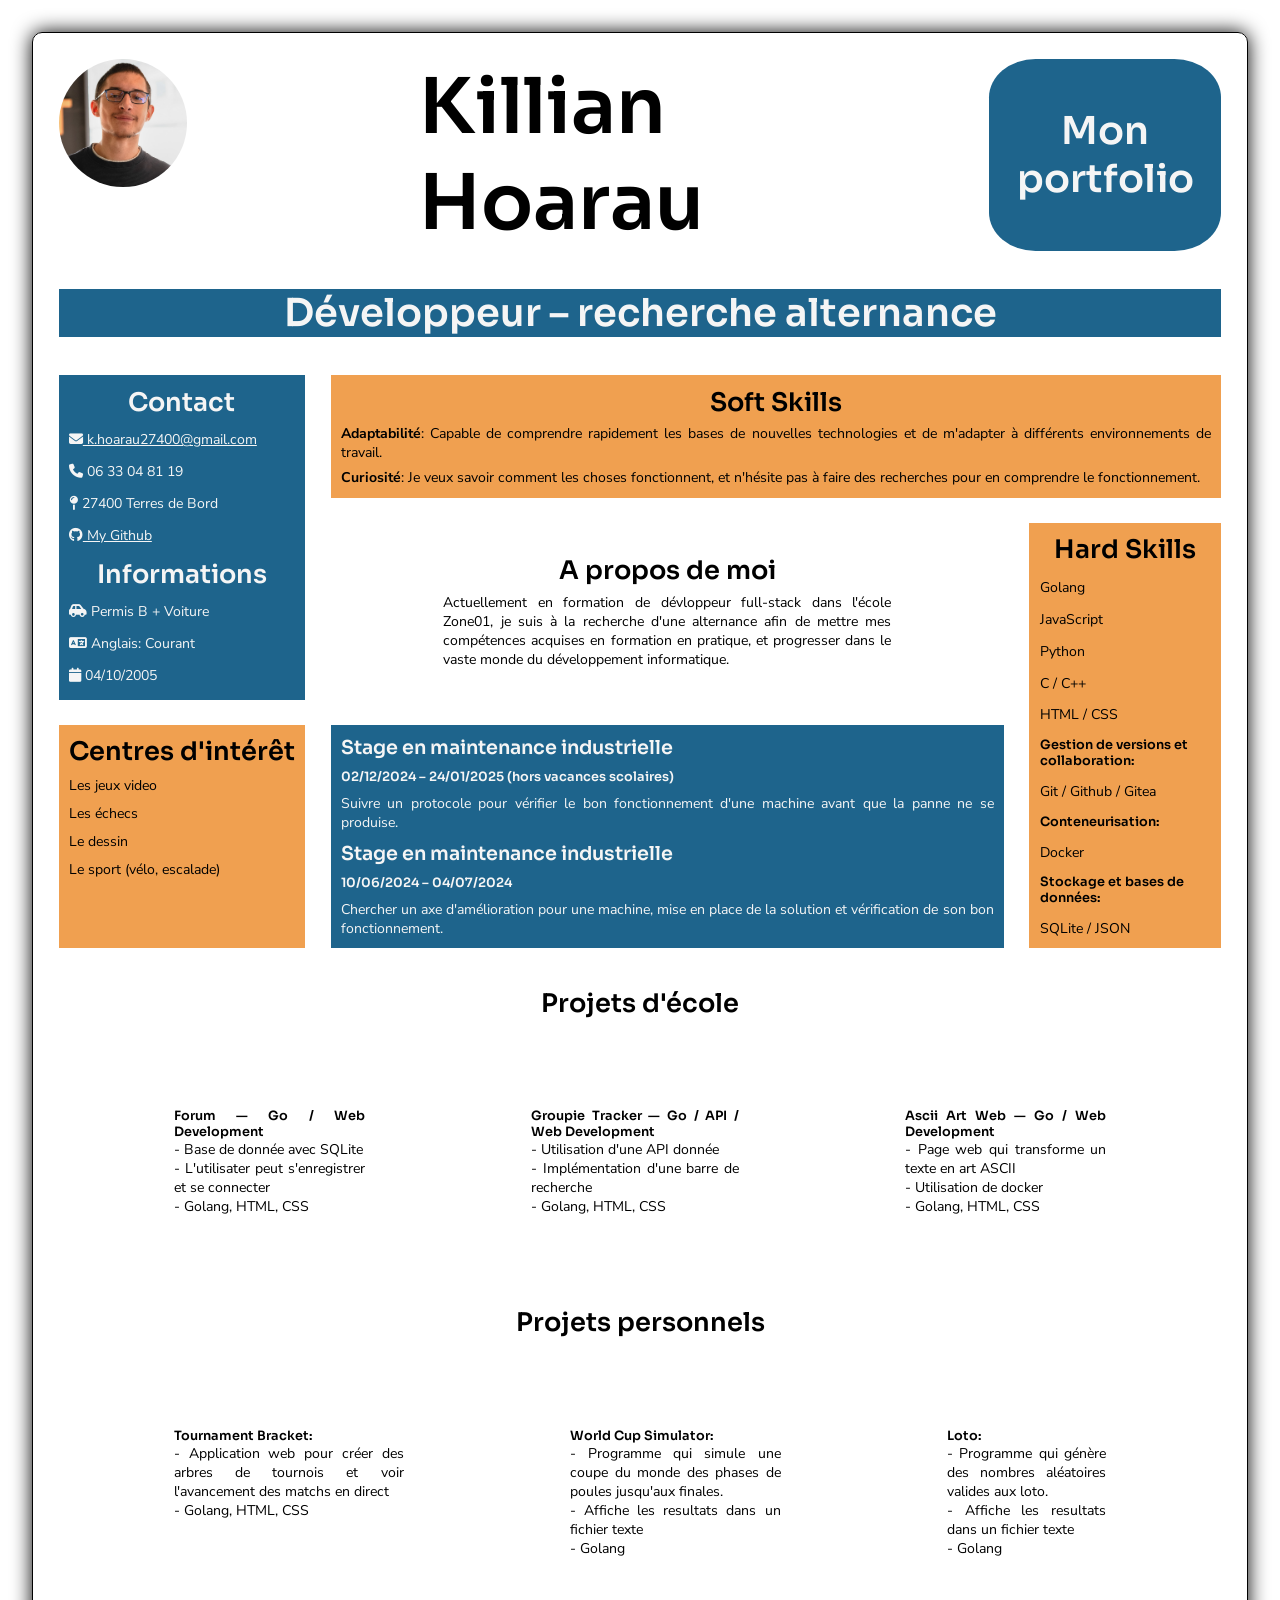
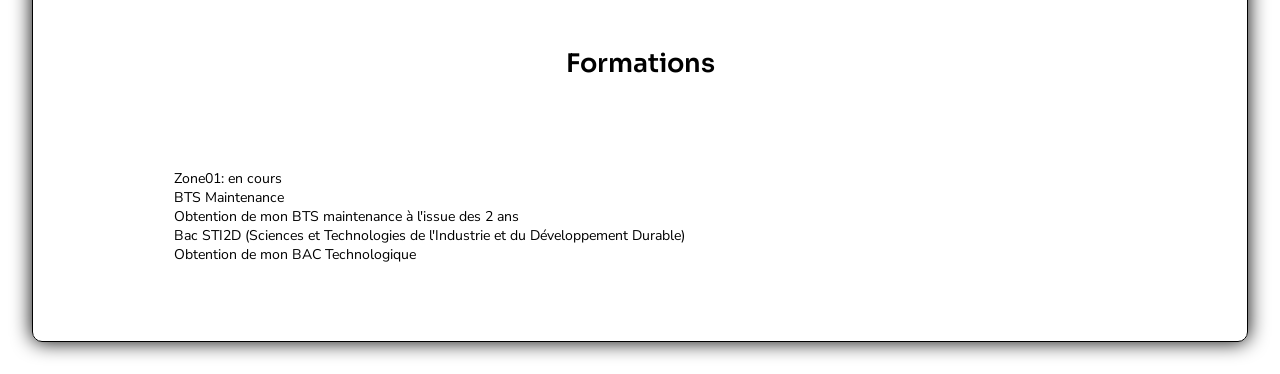
==== commit 20ecc8e6: "almost done" ====
--- a/CV.html
+++ b/CV.html
@@ -140,39 +140,73 @@
 
         <div class="part2">
 
+            <h2 class="subtitle">Projets d'école</h2>
+
             <div class="projects">
-                <h2 class="projects-title">Projets d'école</h2>
-                <p>Forum</p>
-                <p>Groupie Tracker</p>
-                <p>
-                    Ascii Art Web:
-                    - Page web qui transforme un texte en art ASCII.
-                    - Server en Go / Frontend en HTML/CSS.
-                    - Golang, HTML, CSS.
-                </p>
-                <h2 class="projects-title">Projets personnels</h2>
-                <p>
-                    Tournament Bracket:
-                    - Application web pour créer des arbres de tournois
-                    et voir l'avancement des matchs en direct.
-                    - Golang, HTML, CSS.
-                </p>
-                <p>
-                    World Cup Simulator:
-                    - Programme qui simule une coupe du monde des phases de poules
-                    jusqu'aux finales.
-                    - Affiche les resultats dans un fichier texte.
-                    - Golang.
-                </p>
-            </div>
-
-            <div class="formations">
-                <h2 class="subtitle">Formations</h2>
-                <p>Zone01: en cours</p>
-                <p>BTS Maintenance</p>
-                <p>Obtention de mon BTS maintenance à l'issue des 2 ans</p>
-                <p>Bac STI2D (Sciences et Technologies de l'Industrie et du Développement Durable)</p>
-                <p>Obtention de mon BAC Technologique</p>
+                <div class="project">
+                    <h3 class="sub-subtitle">Forum — Go / Web Development</h3>
+                    <p>- Base de donnée avec SQLite</p>
+                    <p>- L'utilisater peut s'enregistrer et se connecter</p>
+                    <p>- Golang, HTML, CSS</p>
+                </div>
+
+                <div class="project">
+                    <h3 class="sub-subtitle">Groupie Tracker — Go / API / Web Development</h3>
+                    <p>- Utilisation d'une API donnée</p>
+                    <p>- Implémentation d'une barre de recherche</p>
+                    <p>- Golang, HTML, CSS</p>
+                </div>
+
+                <div class="project">
+                    <h3 class="sub-subtitle">Ascii Art Web — Go / Web Development</h3>
+                    <p>- Page web qui transforme un texte en art ASCII</p>
+                    <p>- Utilisation de docker</p>
+                    <p>- Golang, HTML, CSS</p>
+                </div>
+
+            </div>
+
+            <h2 class="subtitle">Projets personnels</h2>
+
+            <div class="projects">
+                <div class="project">
+                    <h3 class="sub-subtitle">Tournament Bracket:</h3>
+                    <p>- Application web pour créer des arbres de tournois
+                        et voir l'avancement des matchs en direct
+                    </p>
+                    <p>- Golang, HTML, CSS</p>
+                    </p>
+                </div>
+
+                <div class="project">
+                    <h3 class="sub-subtitle">World Cup Simulator:</h3>
+                    <p>- Programme qui simule une coupe du monde des phases de poules
+                        jusqu'aux finales.
+                    </p>
+                    <p>- Affiche les resultats dans un fichier texte</p>
+                    <p>- Golang</p>
+                </div>
+
+                <div class="project">
+                    <h3 class="sub-subtitle">Loto:</h3>
+                    <p>- Programme qui génère des nombres aléatoires
+                        valides aux loto.
+                    </p>
+                    <p>- Affiche les resultats dans un fichier texte</p>
+                    <p>- Golang</p>
+                </div>
+            </div>
+
+            <h2 class="subtitle">Formations</h2>
+
+            <div class="projects">
+                <div class="project">
+                    <p>Zone01: en cours</p>
+                    <p>BTS Maintenance</p>
+                    <p>Obtention de mon BTS maintenance à l'issue des 2 ans</p>
+                    <p>Bac STI2D (Sciences et Technologies de l'Industrie et du Développement Durable)</p>
+                    <p>Obtention de mon BAC Technologique</p>
+                </div>
             </div>
 
         </div>
--- a/css/head.css
+++ b/css/head.css
@@ -1,11 +1,13 @@
 .head {
-    display: flex;
+    display: grid;
+    grid-template-columns: 20% 1fr 20%;
     justify-content: space-between;
     width: 100%;
     gap: 10vw;
 }
 
 .picture {
+    grid-column: 1;
     display: flex;
     height: 10vw;
     width: 10vw;
@@ -14,6 +16,7 @@
 }
 
 .name {
+    grid-column: 2;
     display: flex;
     width: fit-content;
     font-size: 6vw;
@@ -24,13 +27,14 @@
 }
 
 .portfolio {
+    grid-column: 3;
     display: flex;
     justify-content: center;
     align-items: center;
     text-align: center;
-    height: 10vw;
-    width: 10vw;
-    border-radius: 50%;
+    height: 100%;
+    width: 100%;
+    border-radius: 20%;
     color: whitesmoke;
     background-color: var(--blue);
     font-size: 3vw;
--- a/css/part2.css
+++ b/css/part2.css
@@ -1,3 +1,20 @@
 .part2 {
     display: flex;
+    flex-direction: column;
+    gap: 3vw;
+}
+
+.projects {
+    display: flex;
+    justify-content: space-between;
+    text-align: justify;
+    gap: 5vw;
+    margin: 0 5vw;
+    /* color: whitesmoke;
+    background-color: var(--blue); */
+}
+
+.project {
+    padding: 2vw;
+    margin: 2vw;
 }
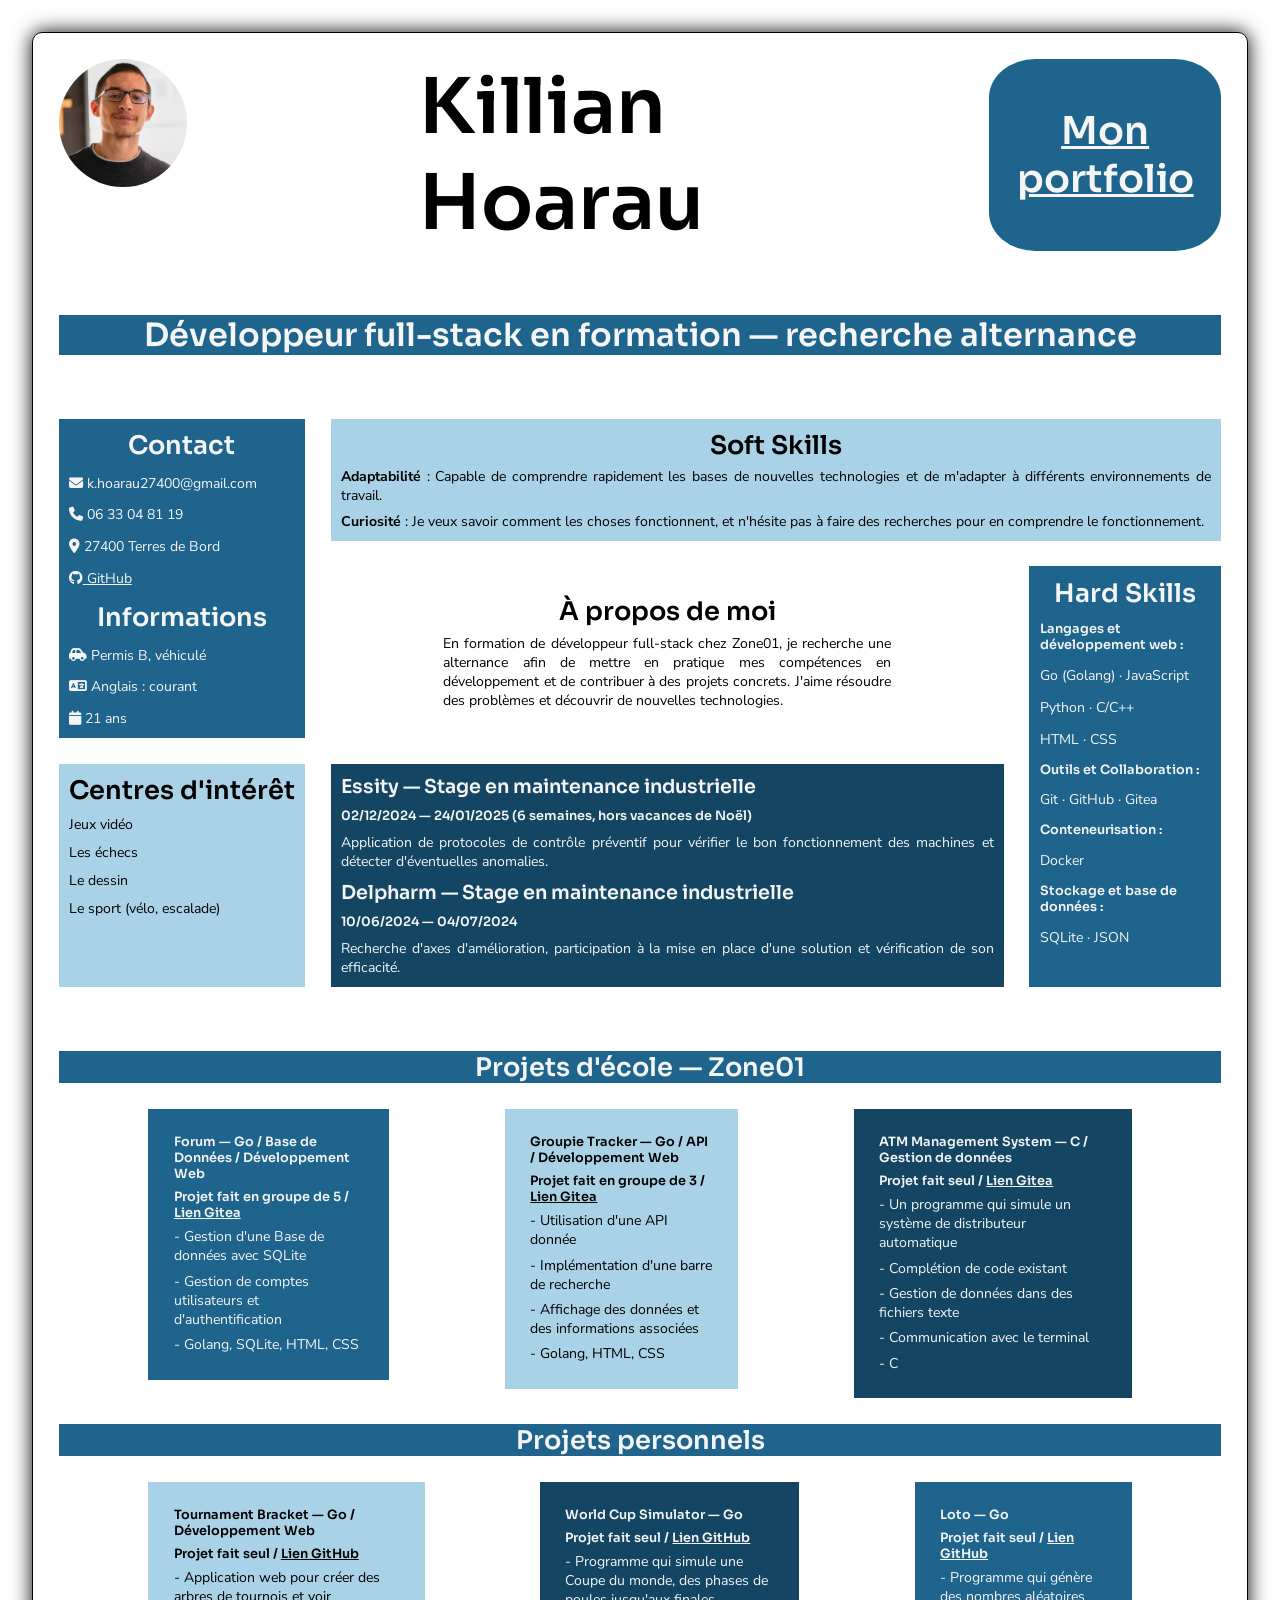
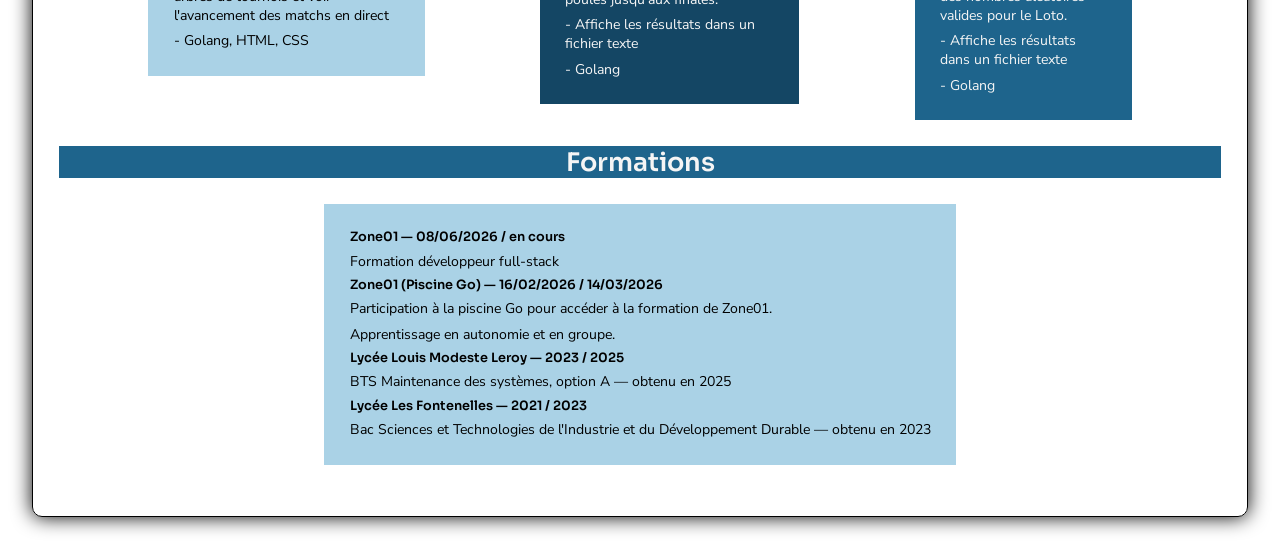
==== commit 5a9342b4: "Improvement with content and style, need to improve the details" ====
--- a/CV.html
+++ b/CV.html
@@ -1,5 +1,5 @@
 <!DOCTYPE html>
-<html lang="en">
+<html lang="fr">
 
 <head>
     <meta charset="UTF-8">
@@ -12,7 +12,7 @@
     <link rel="stylesheet" href="css/part1.css">
     <link rel="stylesheet" href="css/part2.css">
 
-    <!-- First combo -->
+    <!-- First font combo -->
     <link rel="preconnect" href="https://fonts.googleapis.com">
     <link rel="preconnect" href="https://fonts.gstatic.com" crossorigin>
     <link href="https://fonts.googleapis.com/css2?family=Nunito+Sans:opsz@6..12&family=Sora:wght@600&display=swap"
@@ -28,21 +28,25 @@
     <div class="page">
 
         <div class="head">
-            <img class="picture" src="images/Photo_CV.jpg">
+            <img class="picture" src="images/Photo_CV.jpg" alt="Portrait de Killian Hoarau">
             <h1 class="name">Killian Hoarau</h1>
-            <div class="portfolio">Mon portfolio</div>
+            <div class="portfolio">
+                <a id="link-portfolio" href="https://google.com" target="_blank" rel="noopener noreferrer">
+                    Mon portfolio
+                </a>
+            </div>
         </div>
 
-        <div class="post">Développeur – recherche alternance</div>
+        <div class="post">Développeur full-stack en formation — recherche alternance</div>
 
         <div class="part1">
 
             <div class="contact">
                 <h2 class="subtitle">Contact</h2>
-                <a class="mail" href="mailto:k.hoarau27400@gmail.com">
+                <p>
                     <i class="fa-solid fa-envelope"></i>
                     k.hoarau27400@gmail.com
-                </a>
+                </p>
 
                 <p>
                     <i class="fa-solid fa-phone"></i>
@@ -50,35 +54,35 @@
                 </p>
 
                 <p>
-                    <i class="fa-solid fa-map-pin"></i>
+                    <i class="fa-solid fa-location-dot"></i>
                     27400 Terres de Bord
                 </p>
 
-                <a class="github" href="https://github.com/KillianH-coder" target="_blank" rel="noopener noreferrer">
+                <a id="github" href="https://github.com/KillianH-coder" target="_blank" rel="noopener noreferrer">
                     <i class="fa-brands fa-github"></i>
-                    My Github
+                    GitHub
                 </a>
 
                 <h2 class="subtitle">Informations</h2>
                 <p>
                     <i class="fa-solid fa-car-side"></i>
-                    Permis B + Voiture
+                    Permis B, véhiculé
                 </p>
 
                 <p>
                     <i class="fa-solid fa-language"></i>
-                    Anglais: Courant
+                    Anglais : courant
                 </p>
 
                 <p>
                     <i class="fa-solid fa-calendar"></i>
-                    04/10/2005
+                    21 ans
                 </p>
             </div>
 
             <div class="hobbies">
                 <h2 class="subtitle">Centres d'intérêt</h2>
-                <p>Les jeux video</p>
+                <p>Jeux vidéo</p>
                 <p>Les échecs</p>
                 <p>Le dessin</p>
                 <p>Le sport (vélo, escalade)</p>
@@ -87,125 +91,179 @@
             <div class="soft-skills">
                 <h2 class="subtitle">Soft Skills</h2>
                 <p>
-                    <strong>Adaptabilité</strong>: Capable de comprendre rapidement les bases de nouvelles
+                    <strong>Adaptabilité</strong> : Capable de comprendre rapidement les bases de nouvelles
                     technologies et de m'adapter à différents environnements de travail.
                 </p>
                 <p>
-                    <strong>Curiosité</strong>: Je veux savoir comment les choses fonctionnent, et n'hésite pas
+                    <strong>Curiosité</strong> : Je veux savoir comment les choses fonctionnent, et n'hésite pas
                     à faire des recherches pour en comprendre le fonctionnement.
                 </p>
             </div>
 
             <div class="intro">
-                <h2 class="subtitle">A propos de moi</h2>
-                <p>
-                    Actuellement en formation de dévloppeur full-stack dans l'école Zone01,
-                    je suis à la recherche d'une alternance afin de mettre mes compétences acquises
-                    en formation en pratique, et progresser dans le vaste monde du développement informatique.
+                <h2 class="subtitle">À propos de moi</h2>
+                <p>
+                    En formation de développeur full-stack chez Zone01,
+                    je recherche une alternance afin de mettre en pratique mes compétences en développement
+                    et de contribuer à des projets concrets. J'aime résoudre des problèmes et découvrir
+                    de nouvelles technologies.
                 </p>
             </div>
 
             <div class="experiences">
-                <h2 class="exp-title">Stage en maintenance industrielle</h2>
-                <h3 class="sub-subtitle">02/12/2024 – 24/01/2025 (hors vacances scolaires)</h3>
-                <p>
-                    Suivre un protocole pour vérifier le bon fonctionnement d'une machine
-                    avant que la panne ne se produise.
-                </p>
-                <h2 class="exp-title">Stage en maintenance industrielle</h2>
-                <h3 class="sub-subtitle">10/06/2024 – 04/07/2024</h3>
-                <p>
-                    Chercher un axe d'amélioration pour une machine,
-                    mise en place de la solution et vérification de son bon fonctionnement.
+                <h2 class="exp-title">Essity — Stage en maintenance industrielle</h2>
+                <h3 class="sub-subtitle">02/12/2024 — 24/01/2025 (6 semaines, hors vacances de Noël)</h3>
+                <p>
+                    Application de protocoles de contrôle préventif pour vérifier le bon
+                    fonctionnement des machines et détecter d'éventuelles anomalies.
+                </p>
+                <h2 class="exp-title">Delpharm — Stage en maintenance industrielle</h2>
+                <h3 class="sub-subtitle">10/06/2024 — 04/07/2024</h3>
+                <p>
+                    Recherche d'axes d'amélioration, participation à la mise en place
+                    d'une solution et vérification de son efficacité.
                 </p>
             </div>
 
             <div class="hard-skills">
                 <h2 class="subtitle">Hard Skills</h2>
-                <p>Golang</p>
-                <p>JavaScript</p>
-                <p>Python</p>
-                <p>C / C++</p>
-                <p>HTML / CSS</p>
-
-                <h3 class="sub-subtitle">Gestion de versions et collaboration:</h3>
-                <p>Git / Github / Gitea</p>
-                <h3 class="sub-subtitle">Conteneurisation:</h3>
+                <h3 class="sub-subtitle">Langages et développement web :</h3>
+                <p>Go (Golang) · JavaScript</p>
+                <p>Python · C/C++</p>
+                <p>HTML · CSS</p>
+
+                <h3 class="sub-subtitle">Outils et Collaboration :</h3>
+                <p>Git · GitHub · Gitea</p>
+
+                <h3 class="sub-subtitle">Conteneurisation :</h3>
                 <p>Docker</p>
-                <h3 class="sub-subtitle">Stockage et bases de données:</h3>
-                <p>SQLite / JSON</p>
+
+                <h3 class="sub-subtitle">Stockage et base de données :</h3>
+                <p>SQLite · JSON</p>
             </div>
 
         </div>
 
         <div class="part2">
 
-            <h2 class="subtitle">Projets d'école</h2>
+            <h2 class="project-title">Projets d'école — Zone01</h2>
 
             <div class="projects">
-                <div class="project">
-                    <h3 class="sub-subtitle">Forum — Go / Web Development</h3>
-                    <p>- Base de donnée avec SQLite</p>
-                    <p>- L'utilisater peut s'enregistrer et se connecter</p>
-                    <p>- Golang, HTML, CSS</p>
-                </div>
-
-                <div class="project">
-                    <h3 class="sub-subtitle">Groupie Tracker — Go / API / Web Development</h3>
+                <div id="forum" class="project">
+                    <h3 class="sub-subtitle">Forum — Go / Base de Données / Développement Web</h3>
+                    <h3 class="sub-subtitle">
+                        Projet fait en groupe de 5 /
+                        <a class="white-link" href="https://zone01normandie.org/git/nlevasse/forum" target="_blank"
+                            rel="noopener noreferrer">
+                            Lien Gitea
+                        </a>
+                    </h3>
+                    <p>- Gestion d'une Base de données avec SQLite</p>
+                    <p>- Gestion de comptes utilisateurs et d'authentification</p>
+                    <p>- Golang, SQLite, HTML, CSS</p>
+                </div>
+
+                <div id="groupie" class="project">
+                    <h3 class="sub-subtitle">Groupie Tracker — Go / API / Développement Web</h3>
+                    <h3 class="sub-subtitle">
+                        Projet fait en groupe de 3 /
+                        <a class="black-link" href="https://zone01normandie.org/git/khoarau/groupie-tracker-search-bar"
+                            target="_blank" rel="noopener noreferrer">
+                            Lien Gitea
+                        </a>
+                    </h3>
                     <p>- Utilisation d'une API donnée</p>
                     <p>- Implémentation d'une barre de recherche</p>
+                    <p>- Affichage des données et des informations associées</p>
                     <p>- Golang, HTML, CSS</p>
                 </div>
 
-                <div class="project">
-                    <h3 class="sub-subtitle">Ascii Art Web — Go / Web Development</h3>
-                    <p>- Page web qui transforme un texte en art ASCII</p>
-                    <p>- Utilisation de docker</p>
-                    <p>- Golang, HTML, CSS</p>
-                </div>
-
-            </div>
-
-            <h2 class="subtitle">Projets personnels</h2>
+                <div id="atm" class="project">
+                    <h3 class="sub-subtitle">ATM Management System — C / Gestion de données</h3>
+                    <h3 class="sub-subtitle">
+                        Projet fait seul /
+                        <a class="white-link" href="https://zone01normandie.org/git/khoarau/atm-management-system"
+                            target="_blank" rel="noopener noreferrer">
+                            Lien Gitea
+                        </a>
+                    </h3>
+                    <p>- Un programme qui simule un système de distributeur automatique</p>
+                    <p>- Complétion de code existant</p>
+                    <p>- Gestion de données dans des fichiers texte</p>
+                    <p>- Communication avec le terminal</p>
+                    <p>- C</p>
+                </div>
+
+            </div>
+
+            <h2 class="project-title">Projets personnels</h2>
 
             <div class="projects">
-                <div class="project">
-                    <h3 class="sub-subtitle">Tournament Bracket:</h3>
-                    <p>- Application web pour créer des arbres de tournois
+                <div id="tournament" class="project">
+                    <h3 class="sub-subtitle">Tournament Bracket — Go / Développement Web</h3>
+                    <h3 class="sub-subtitle">
+                        Projet fait seul /
+                        <a class="black-link" href="https://github.com/KillianH-coder/tournament-bracket-generator"
+                            target="_blank" rel="noopener noreferrer">
+                            Lien GitHub
+                        </a>
+                    </h3>
+                    <p>
+                        - Application web pour créer des arbres de tournois
                         et voir l'avancement des matchs en direct
                     </p>
                     <p>- Golang, HTML, CSS</p>
-                    </p>
-                </div>
-
-                <div class="project">
-                    <h3 class="sub-subtitle">World Cup Simulator:</h3>
-                    <p>- Programme qui simule une coupe du monde des phases de poules
+                </div>
+
+                <div id="world-cup" class="project">
+                    <h3 class="sub-subtitle">World Cup Simulator — Go</h3>
+                    <h3 class="sub-subtitle">
+                        Projet fait seul /
+                        <a class="white-link" href="https://github.com/KillianH-coder/world-cup" target="_blank"
+                            rel="noopener noreferrer">
+                            Lien GitHub
+                        </a>
+                    </h3>
+                    <p>- Programme qui simule une Coupe du monde, des phases de poules
                         jusqu'aux finales.
                     </p>
-                    <p>- Affiche les resultats dans un fichier texte</p>
+                    <p>- Affiche les résultats dans un fichier texte</p>
                     <p>- Golang</p>
                 </div>
 
-                <div class="project">
-                    <h3 class="sub-subtitle">Loto:</h3>
+                <div id="loto" class="project">
+                    <h3 class="sub-subtitle">Loto — Go</h3>
+                    <h3 class="sub-subtitle">
+                        Projet fait seul /
+                        <a class="white-link" href="https://github.com/KillianH-coder/loto" target="_blank"
+                            rel="noopener noreferrer">
+                            Lien GitHub
+                        </a>
+                    </h3>
                     <p>- Programme qui génère des nombres aléatoires
-                        valides aux loto.
+                        valides pour le Loto.
                     </p>
-                    <p>- Affiche les resultats dans un fichier texte</p>
+                    <p>- Affiche les résultats dans un fichier texte</p>
                     <p>- Golang</p>
                 </div>
             </div>
 
-            <h2 class="subtitle">Formations</h2>
+            <h2 class="project-title">Formations</h2>
 
             <div class="projects">
-                <div class="project">
-                    <p>Zone01: en cours</p>
-                    <p>BTS Maintenance</p>
-                    <p>Obtention de mon BTS maintenance à l'issue des 2 ans</p>
-                    <p>Bac STI2D (Sciences et Technologies de l'Industrie et du Développement Durable)</p>
-                    <p>Obtention de mon BAC Technologique</p>
+                <div id="formations" class="project">
+                    <h3 class="sub-subtitle">Zone01 — 08/06/2026 / en cours</h3>
+                    <p>Formation développeur full-stack</p>
+
+                    <h3 class="sub-subtitle">Zone01 (Piscine Go) — 16/02/2026 / 14/03/2026</h3>
+                    <p>Participation à la piscine Go pour accéder à la formation de Zone01.</p>
+                    <p>Apprentissage en autonomie et en groupe.</p>
+
+                    <h3 class="sub-subtitle">Lycée Louis Modeste Leroy — 2023 / 2025</h3>
+                    <p>BTS Maintenance des systèmes, option A — obtenu en 2025</p>
+
+                    <h3 class="sub-subtitle">Lycée Les Fontenelles — 2021 / 2023</h3>
+                    <p>Bac Sciences et Technologies de l'Industrie et du Développement Durable — obtenu en 2023</p>
                 </div>
             </div>
 
--- a/css/style.css
+++ b/css/style.css
@@ -4,8 +4,10 @@
 }
 
 :root {
+    --lightblue: rgb(170, 210, 230);
+    --darkblue: rgb(20, 70, 100);
     --blue: rgb(30, 100, 140);
-    --orange: rgb(240, 160, 80);
+    /* --orange: rgb(240, 160, 80); */
 }
 
 .page {
@@ -13,7 +15,7 @@
     flex-direction: column;
     margin: 2.5vw;
     padding: 2vw;
-    gap: 3vw;
+    gap: 5vw;
     border: 1px solid black;
     border-radius: 10px;
     box-shadow: 0 0 20px black;
--- a/css/head.css
+++ b/css/head.css
@@ -44,12 +44,20 @@
     font-style: normal;
 }
 
+#link-portfolio {
+    color: whitesmoke;
+}
+
+#link-portfolio:hover {
+    color: rgb(20, 20, 255);
+}
+
 .post {
     display: flex;
     justify-content: center;
     color: whitesmoke;
     background-color: var(--blue);
-    font-size: 3vw;
+    font-size: 2.5vw;
     font-family: "Sora", sans-serif;
     font-optical-sizing: auto;
     font-weight: 600;
--- a/css/part1.css
+++ b/css/part1.css
@@ -36,7 +36,7 @@
     background-color: var(--blue);
 }
 
-.mail {
+#github {
     color: whitesmoke;
     font-size: 1.1vw;
     font-family: "Nunito Sans", sans-serif;
@@ -48,23 +48,7 @@
         "YTLC" 500;
 }
 
-.mail:hover {
-    color: rgb(20, 20, 255);
-}
-
-.github {
-    color: whitesmoke;
-    font-size: 1.1vw;
-    font-family: "Nunito Sans", sans-serif;
-    font-optical-sizing: auto;
-    font-weight: 400;
-    font-style: normal;
-    font-variation-settings:
-        "wdth" 100,
-        "YTLC" 500;
-}
-
-.github:hover {
+#github:hover {
     color: rgb(20, 20, 255);
 }
 
@@ -77,7 +61,7 @@
     height: auto;
     gap: 0.7vw;
     padding: 0.8vw;
-    background-color: var(--orange);
+    background-color: var(--lightblue);
 }
 
 .soft-skills {
@@ -89,7 +73,7 @@
     gap: 0.5vw;
     width: 100%;
     height: fit-content;
-    background-color: var(--orange);
+    background-color: var(--lightblue);
 }
 
 p strong {
@@ -117,12 +101,11 @@
     padding: 0.8vw;
     gap: 1vw;
     width: 15vw;
-    background-color: var(--orange);
+    color: whitesmoke;
+    background-color: var(--blue);
 }
 
 .exp-title {
-    color: whitesmoke;
-    background-color: var(--blue);
     font-size: 1.5vw;
     font-family: "Sora", sans-serif;
     font-optical-sizing: auto;
@@ -139,5 +122,5 @@
     padding: 0.8vw;
     gap: 0.7vw;
     color: whitesmoke;
-    background-color: var(--blue);
+    background-color: var(--darkblue);
 }
--- a/css/part2.css
+++ b/css/part2.css
@@ -1,20 +1,80 @@
 .part2 {
     display: flex;
     flex-direction: column;
-    gap: 3vw;
+}
+
+.project-title {
+    display: flex;
+    justify-content: center;
+    font-size: 2vw;
+    font-family: "Sora", sans-serif;
+    font-optical-sizing: auto;
+    font-weight: 600;
+    font-style: normal;
+    color: whitesmoke;
+    background-color: var(--blue);
 }
 
 .projects {
     display: flex;
-    justify-content: space-between;
-    text-align: justify;
+    justify-content: center;
     gap: 5vw;
     margin: 0 5vw;
-    /* color: whitesmoke;
-    background-color: var(--blue); */
 }
 
 .project {
+    display: flex;
+    flex-direction: column;
+    height: fit-content;
     padding: 2vw;
     margin: 2vw;
+    gap: 0.5vw;
+}
+
+.white-link {
+    color: whitesmoke;
+}
+
+.white-link:hover {
+    color: rgb(20, 20, 255);
+}
+
+.black-link {
+    color: black;
+}
+
+.black-link:hover {
+    color: rgb(20, 20, 255);
+}
+
+#forum {
+    color: whitesmoke;
+    background-color: var(--blue);
+}
+
+#groupie {
+    background-color: var(--lightblue);
+}
+
+#atm {
+    color: whitesmoke;
+    background-color: var(--darkblue);
+}
+
+#tournament {
+    background-color: var(--lightblue);
+}
+
+#world-cup {
+    color: whitesmoke;
+    background-color: var(--darkblue);
+}
+
+#loto {
+    color: whitesmoke;
+    background-color: var(--blue);
+}
+
+#formations {
+    background-color: var(--lightblue);
 }
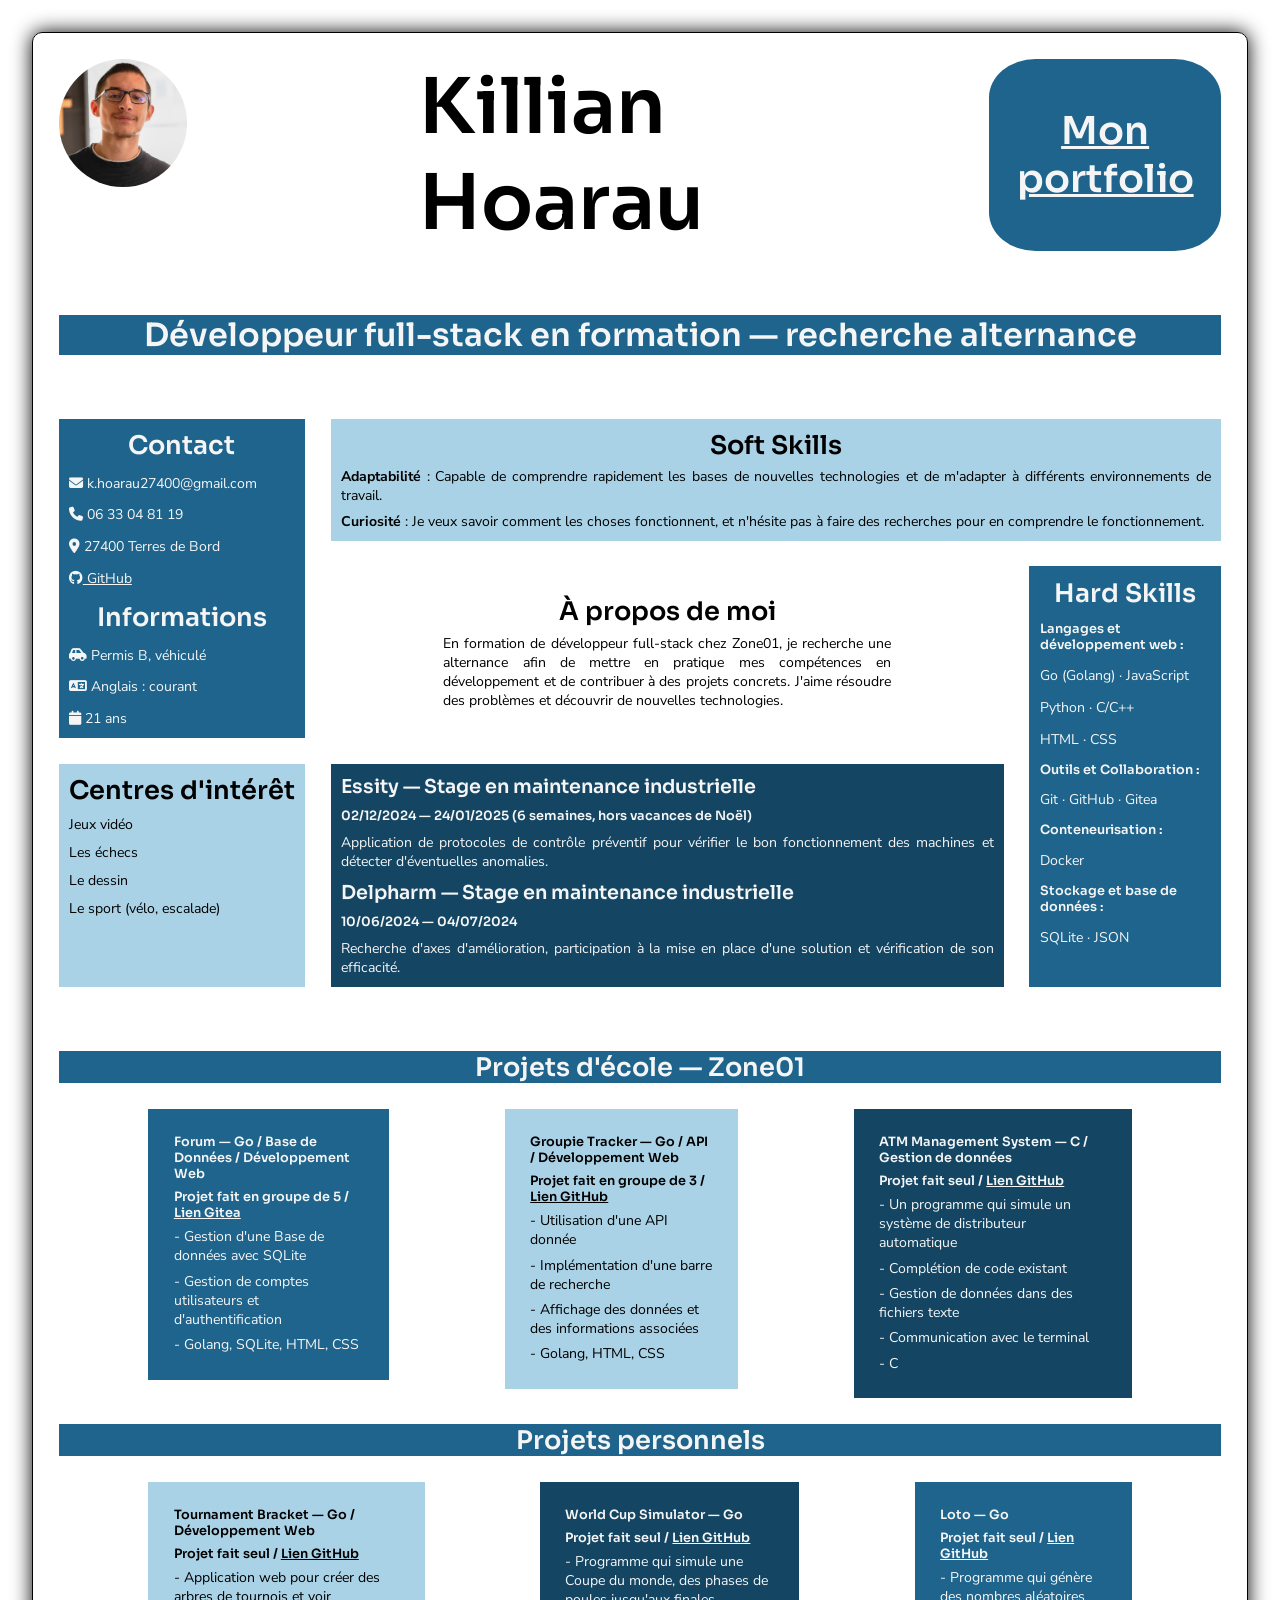
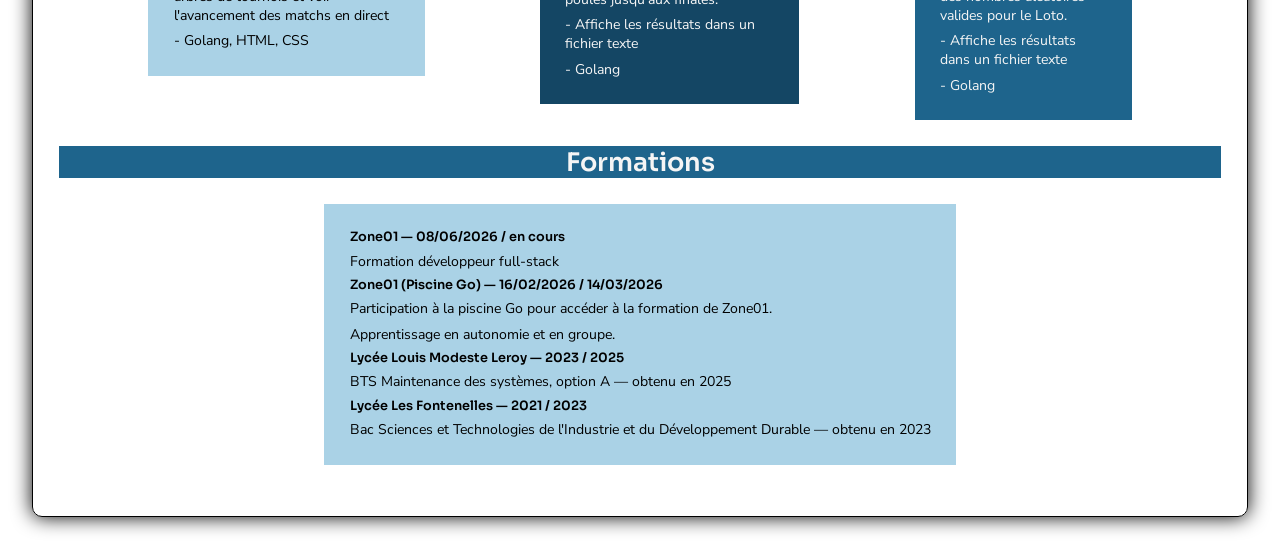
==== commit 78f7294a: "GitHub links" ====
--- a/CV.html
+++ b/CV.html
@@ -167,9 +167,9 @@
                     <h3 class="sub-subtitle">Groupie Tracker — Go / API / Développement Web</h3>
                     <h3 class="sub-subtitle">
                         Projet fait en groupe de 3 /
-                        <a class="black-link" href="https://zone01normandie.org/git/khoarau/groupie-tracker-search-bar"
+                        <a class="black-link" href="https://github.com/KillianH-coder/groupie-tracker-search-bar"
                             target="_blank" rel="noopener noreferrer">
-                            Lien Gitea
+                            Lien GitHub
                         </a>
                     </h3>
                     <p>- Utilisation d'une API donnée</p>
@@ -182,9 +182,9 @@
                     <h3 class="sub-subtitle">ATM Management System — C / Gestion de données</h3>
                     <h3 class="sub-subtitle">
                         Projet fait seul /
-                        <a class="white-link" href="https://zone01normandie.org/git/khoarau/atm-management-system"
+                        <a class="white-link" href="https://github.com/KillianH-coder/atm-management-system"
                             target="_blank" rel="noopener noreferrer">
-                            Lien Gitea
+                            Lien GitHub
                         </a>
                     </h3>
                     <p>- Un programme qui simule un système de distributeur automatique</p>
